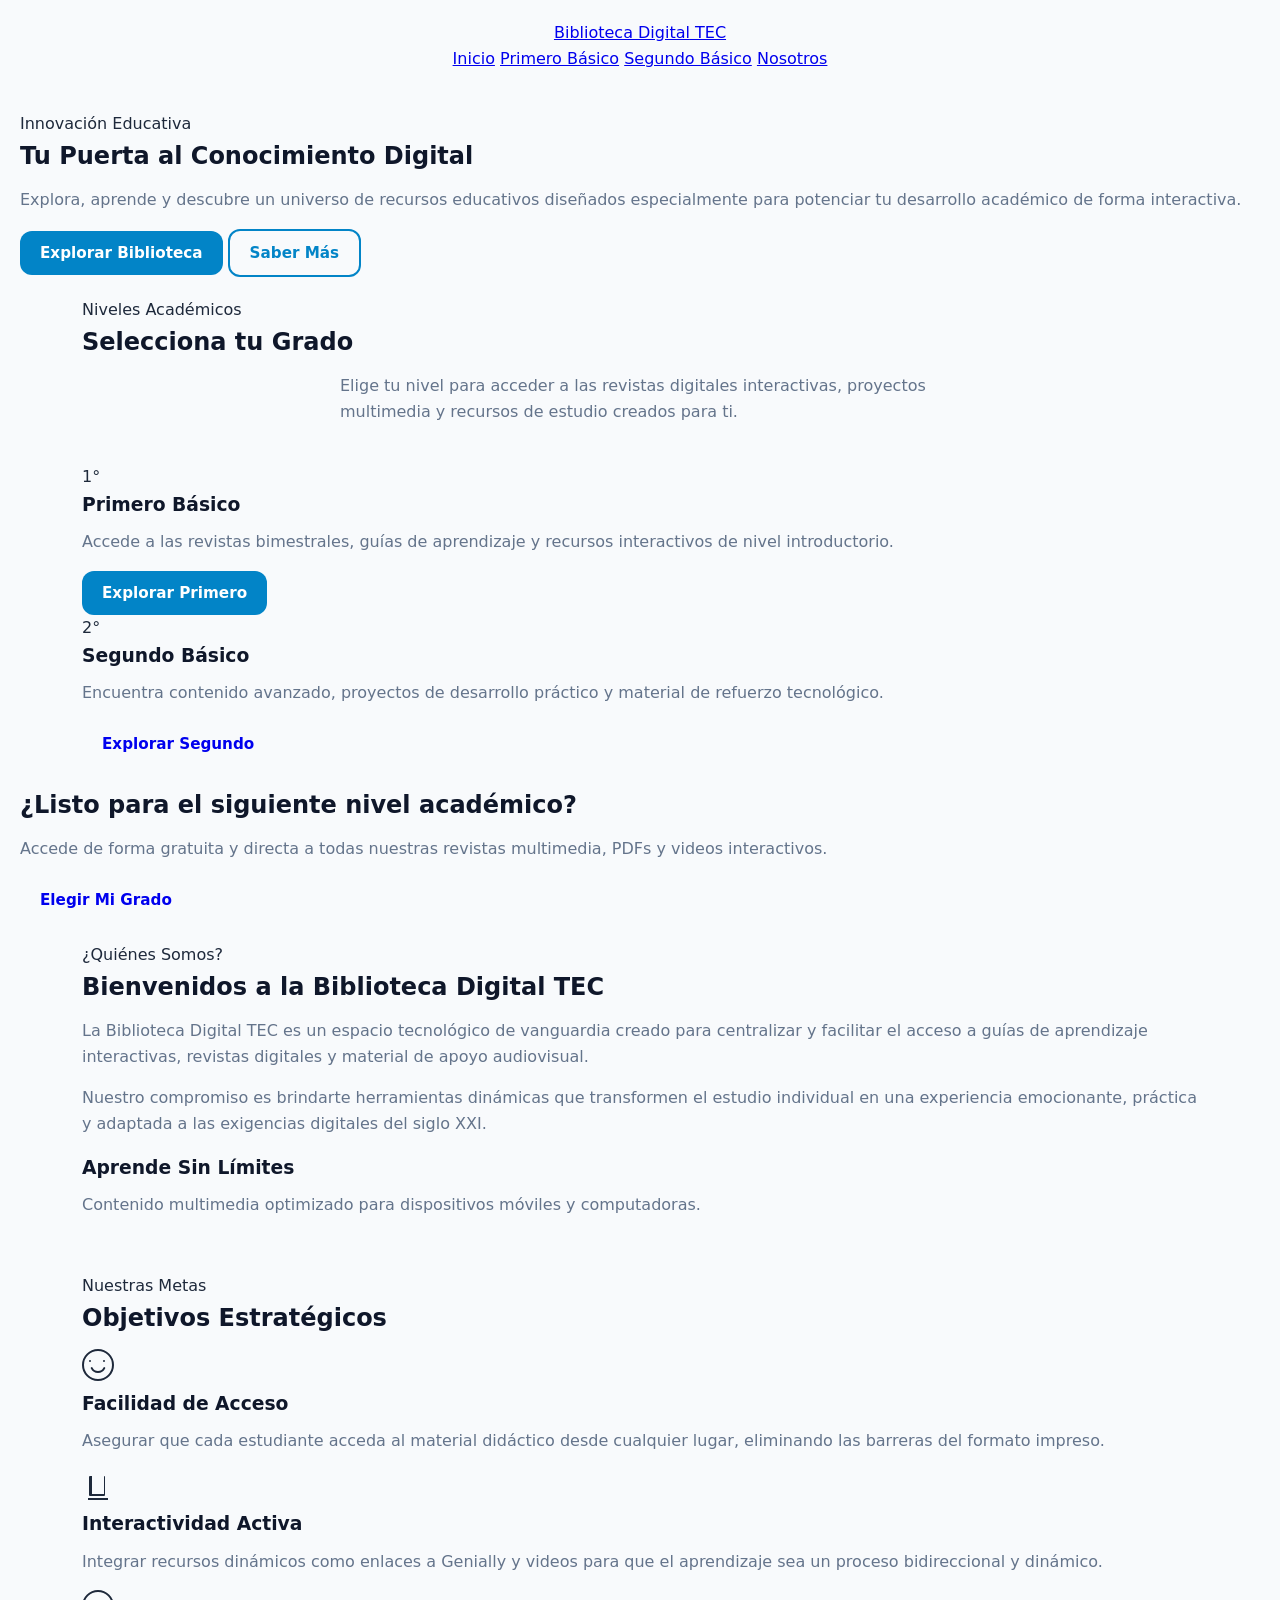
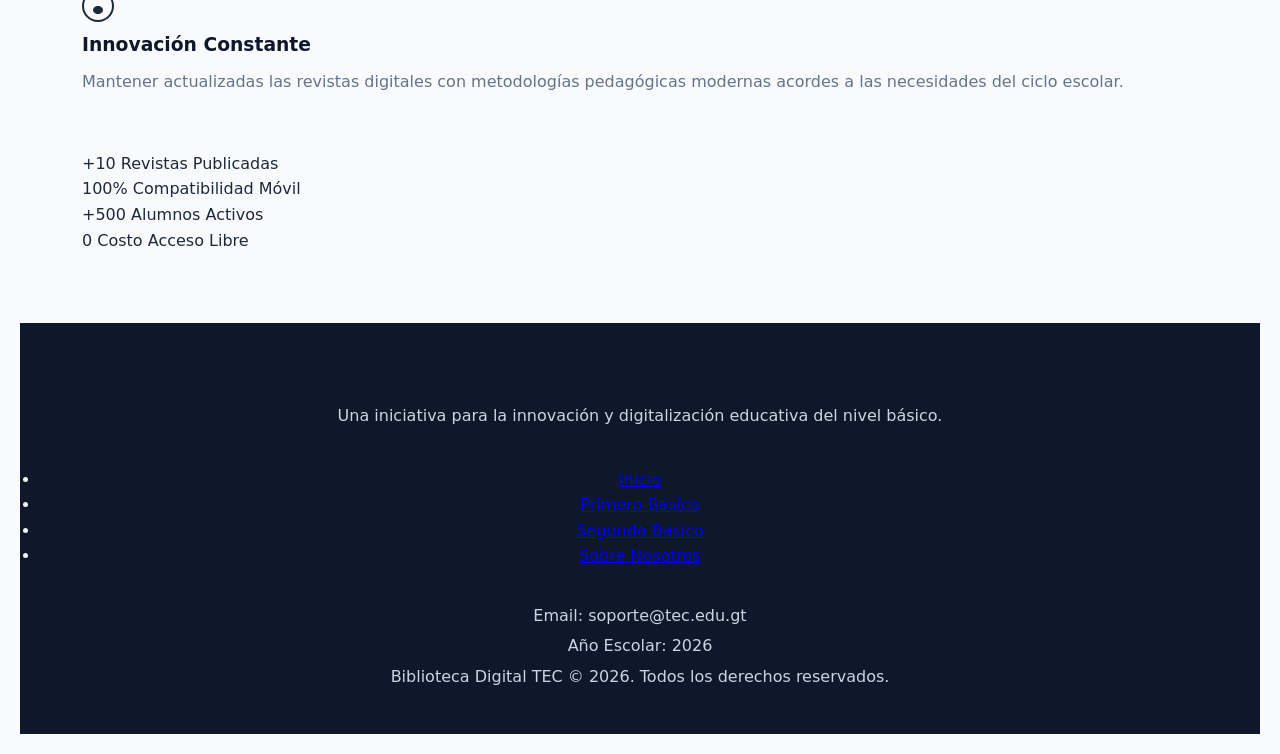
==== index.html @ 65adf20e "Create index.html" ====
<!DOCTYPE html>
<html lang="es">
<head>
    <meta charset="UTF-8">
    <meta name="viewport" content="width=device-width, initial-scale=1.0">
    <title>Inicio - Biblioteca Digital TEC</title>
    <link href="https://fonts.googleapis.com/icon?family=Material+Icons" rel="stylesheet">
    <link rel="stylesheet" href="style.css">
</head>
<body>

    <header class="main-header">
        <div class="header-container">
            <a href="index.html" class="logo">
                <span class="logo-accent">Biblioteca Digital</span> TEC
            </a>
            <nav class="nav-menu">
                <a href="index.html" class="nav-link active">Inicio</a>
                <a href="primero.html" class="nav-link">Primero Básico</a>
                <a href="segundo.html" class="nav-link">Segundo Básico</a>
                <a href="#" class="nav-link">Nosotros</a>
            </nav>
        </div>
    </header>

    <main>
        
        <section class="hero">
            <div class="hero-content">
                <span class="hero-tag">Innovación Educativa</span>
                <h1>Tu Puerta al Conocimiento Digital</h1>
                <p>Explora, aprende y descubre un universo de recursos educativos diseñados especialmente para potenciar tu desarrollo académico de forma interactiva.</p>
                <div class="hero-actions">
                    <a href="#grados" class="btn btn-primary btn-lg">Explorar Biblioteca</a>
                    <a href="#presentacion" class="btn btn-outline btn-lg">Saber Más</a>
                </div>
            </div>
        </section>

        <section id="grados" class="grades-section container">
            <div class="text-center">
                <span class="section-subtitle">Niveles Académicos</span>
                <h2 class="section-title">Selecciona tu Grado</h2>
                <p style="max-width: 600px; margin: 0 auto 40px;">Elige tu nivel para acceder a las revistas digitales interactivas, proyectos multimedia y recursos de estudio creados para ti.</p>
            </div>
            
            <div class="grid-2-cols">
                <div class="grade-card border-primero">
                    <div class="grade-icon bg-primero">1°</div>
                    <h3>Primero Básico</h3>
                    <p>Accede a las revistas bimestrales, guías de aprendizaje y recursos interactivos de nivel introductorio.</p>
                    <a href="primero.html" class="btn btn-primary btn-full">Explorar Primero</a>
                </div>

                <div class="grade-card border-segundo">
                    <div class="grade-icon bg-segundo">2°</div>
                    <h3>Segundo Básico</h3>
                    <p>Encuentra contenido avanzado, proyectos de desarrollo práctico y material de refuerzo tecnológico.</p>
                    <a href="segundo.html" class="btn btn-secondary btn-full">Explorar Segundo</a>
                </div>
            </div>
        </section>

        <section class="info-banner">
            <div class="banner-container">
                <div class="banner-text">
                    <h2>¿Listo para el siguiente nivel académico?</h2>
                    <p>Accede de forma gratuita y directa a todas nuestras revistas multimedia, PDFs y videos interactivos.</p>
                </div>
                <div class="banner-action">
                    <a href="#grados" class="btn btn-white">Elegir Mi Grado</a>
                </div>
            </div>
        </section>

        <section id="presentacion" class="presentation container">
            <div class="grid-2-cols">
                <div class="presentation-text">
                    <span class="section-subtitle">¿Quiénes Somos?</span>
                    <h2 class="section-title">Bienvenidos a la Biblioteca Digital TEC</h2>
                    <p>La Biblioteca Digital TEC es un espacio tecnológico de vanguardia creado para centralizar y facilitar el acceso a guías de aprendizaje interactivas, revistas digitales y material de apoyo audiovisual.</p>
                    <p>Nuestro compromiso es brindarte herramientas dinámicas que transformen el estudio individual en una experiencia emocionante, práctica y adaptada a las exigencias digitales del siglo XXI.</p>
                </div>
                <div class="presentation-visual">
                    <div class="abstract-card">
                        <div class="circle-decor"></div>
                        <div class="abstract-content">
                            <h3>Aprende Sin Límites</h3>
                            <p>Contenido multimedia optimizado para dispositivos móviles y computadoras.</p>
                        </div>
                    </div>
                </div>
            </div>
        </section>

        <section class="objectives-section">
            <div class="container">
                <div class="text-center">
                    <span class="section-subtitle">Nuestras Metas</span>
                    <h2 class="section-title">Objetivos Estratégicos</h2>
                </div>
                <div class="grid-3-cols">
                    <div class="objective-card">
                        <div class="obj-icon">
                            <svg xmlns="http://www.w3.org/2000/svg" width="32" height="32" fill="currentColor" viewBox="0 0 16 16"><path d="M8 15A7 7 0 1 1 8 1a7 7 0 0 1 0 14zm0 1A8 8 0 1 0 8 0a8 8 0 0 0 0 16z"/><path d="M11.5 6.027a.5.5 0 1 1-1 0 .5.5 0 0 1 1 0zm-7 0a.5.5 0 1 1-1 0 .5.5 0 0 1 1 0zM8 11a3 3 0 0 0 2.685-1.666.5.5 0 1 1 .894.448A4 4 0 0 1 8 12a4 4 0 0 1-3.579-2.218.5.5 0 1 1 .894-.448A3 3 0 0 0 8 11z"/></svg>
                        </div>
                        <h3>Facilidad de Acceso</h3>
                        <p>Asegurar que cada estudiante acceda al material didáctico desde cualquier lugar, eliminando las barreras del formato impreso.</p>
                    </div>
                    <div class="objective-card">
                        <div class="obj-icon">
                            <svg xmlns="http://www.w3.org/2000/svg" width="32" height="32" fill="currentColor" viewBox="0 0 16 16"><path d="M11.5 12.5a.5.5 0 0 1-.5.5h-7a.5.5 0 0 1-.5-.5v-9a.5.5 0 0 1 .5-.5h7a.5.5 0 0 1 .5.5v9zM11 3H5v9h6V3z"/><path d="M3 15h10v-1H3v1z"/></svg>
                        </div>
                        <h3>Interactividad Activa</h3>
                        <p>Integrar recursos dinámicos como enlaces a Genially y videos para que el aprendizaje sea un proceso bidireccional y dinámico.</p>
                    </div>
                    <div class="objective-card">
                        <div class="obj-icon">
                            <svg xmlns="http://www.w3.org/2000/svg" width="32" height="32" fill="currentColor" viewBox="0 0 16 16"><path d="M8 12c-1.38 0-2.5-.895-2.5-2s1.12-2 2.5-2 2.5.895 2.5 2-1.12 2-2.5 2z"/><path d="M8 15A7 7 0 1 1 8 1a7 7 0 0 1 0 14zm0 1A8 8 0 1 0 8 0a8 8 0 0 0 0 16z"/></svg>
                        </div>
                        <h3>Innovación Constante</h3>
                        <p>Mantener actualizadas las revistas digitales con metodologías pedagógicas modernas acordes a las necesidades del ciclo escolar.</p>
                    </div>
                </div>
            </div>
        </section>

        <section class="stats-section">
            <div class="container">
                <div class="grid-4-cols">
                    <div class="stat-item">
                        <span class="stat-number">+10</span>
                        <span class="stat-label">Revistas Publicadas</span>
                    </div>
                    <div class="stat-item">
                        <span class="stat-number">100%</span>
                        <span class="stat-label">Compatibilidad Móvil</span>
                    </div>
                    <div class="stat-item">
                        <span class="stat-number">+500</span>
                        <span class="stat-label">Alumnos Activos</span>
                    </div>
                    <div class="stat-item">
                        <span class="stat-number">0 Costo</span>
                        <span class="stat-label">Acceso Libre</span>
                    </div>
                </div>
            </div>
        </section>

    </main>

    <footer class="main-footer">
        <div class="footer-container">
            <div class="footer-brand">
                <h3>Biblioteca Digital TEC</h3>
                <p>Una iniciativa para la innovación y digitalización educativa del nivel básico.</p>
            </div>
            <div class="footer-links">
                <h4>Enlaces Rápidos</h4>
                <ul>
                    <li><a href="index.html">Inicio</a></li>
                    <li><a href="primero.html">Primero Básico</a></li>
                    <li><a href="segundo.html">Segundo Básico</a></li>
                    <li><a href="#">Sobre Nosotros</a></li>
                </ul>
            </div>
            <div class="footer-contact">
                <h4>Contacto Institucional</h4>
                <p>Email: soporte@tec.edu.gt</p>
                <p>Año Escolar: 2026</p>
            </div>
        </div>
        <div class="footer-bottom">
            <p>Biblioteca Digital TEC © 2026. Todos los derechos reservados.</p>
        </div>
    </footer>

</body>
</html>
---- style.css ----
/* ==========================================
   BIBLIOTECA DIGITAL TEC - ESTILO GENERAL UNIFICADO
   Diseño base por: Dayana (Estudiante 2)
   Integración: Grid y Tarjetas de Revistas
   ========================================== */

/* 1. VARIABLES GLOBALES (Paleta institucional, fuentes y espaciados) */
:root {
    /* Colores Principales */
    --color-primario: #0f172a;       /* Azul marino oscuro (Sofisticado/Tecnológico) */
    --color-secundario: #0284c7;     /* Azul institucional / Cyan */
    --color-acento: #0ea5e9;         /* Celeste brillante para hovers y enlaces */
    
    /* Colores de Fondo y Texto */
    --bg-principal: #f8fafc;         /* Gris casi blanco para el fondo general */
    --bg-tarjetas: #ffffff;          /* Blanco puro para las secciones y cards */
    --texto-oscuro: #1e293b;         /* Gris oscuro para máxima legibilidad */
    --texto-mutado: #64748b;         /* Gris medio para descripciones secundarias */
    
    /* Colores de Estado (Para botones de acción) */
    --color-genially: #ff4a6b;       /* Color corporativo Genially */
    --color-pdf: #ef4444;            /* Rojo PDF */
    --color-video: #22c55e;          /* Verde para reproducción/video */

    /* Tipografía, Efectos y Espaciados */
    --fuente-principal: 'Poppins', 'Inter', system-ui, sans-serif;
    --border-radius: 12px;           /* Bordes redondeados modernos */
    --shadow-sm: 0 2px 4px rgba(0,0,0,0.05);
    --shadow-md: 0 4px 6px -1px rgba(0,0,0,0.1);
    --shadow-lg: 0 10px 25px -5px rgba(0,0,0,0.1), 0 8px 10px -6px rgba(0,0,0,0.1);
    --transition: all 0.3s ease;     /* Animación para efectos hover */
}

/* 2. RESETS GENERALES Y ESTRUCTURA BASE */
* {
    margin: 0;
    padding: 0;
    box-sizing: border-box;
}

body {
    font-family: var(--fuente-principal);
    background-color: var(--bg-principal);
    color: var(--texto-oscuro);
    line-height: 1.6;
    padding: 20px;
}

/* Contenedor global para centrar el contenido */
.container {
    width: 90%;
    max-width: 1200px;
    margin: 0 auto;
    padding: 20px 0;
}

/* Header de la página */
header {
    text-align: center;
    margin-bottom: 40px;
}

header h1 {
    color: var(--color-primario);
    font-size: 2.5rem;
    margin-bottom: 10px;
}

header p {
    color: var(--texto-mutado);
    font-size: 1.1rem;
}

/* 3. TIPOGRAFÍA REUTILIZABLE */
h1, h2, h3, h4 {
    color: var(--color-primario);
    font-weight: 700;
    margin-bottom: 0.5em;
}

p {
    color: var(--texto-mutado);
    margin-bottom: 1rem;
}

/* 4. COMPONENTES: BOTONES GENERALES e INTERACTIVOS */
/* Botón Base */
.btn {
    display: inline-flex;
    align-items: center;
    justify-content: center;
    gap: 8px; /* Espacio para iconos de Google Icons o FontAwesome */
    padding: 10px 20px;
    font-family: var(--fuente-principal);
    font-size: 0.95rem;
    font-weight: 600;
    border: none;
    border-radius: var(--border-radius);
    cursor: pointer;
    text-decoration: none;
    text-align: center;
    transition: var(--transition);
}

/* Variaciones de Botones */
.btn-primary, .btn-preview {
    background-color: var(--color-secundario);
    color: white;
}
.btn-primary:hover, .btn-preview:hover {
    background-color: var(--color-primario);
}

.btn-outline {
    background-color: transparent;
    border: 2px solid var(--color-secundario);
    color: var(--color-secundario);
}
.btn-outline:hover {
    background-color: var(--color-secundario);
    color: white;
}

/* Botones específicos del flujo de revistas */
.btn-genially {
    background-color: var(--color-genially);
    color: white;
}
.btn-genially:hover {
    background-color: #e03f5c;
}

.btn-pdf {
    background-color: var(--color-pdf);
    color: white;
}
.btn-pdf:hover {
    background-color: #dc2626;
}

.btn-video {
    background-color: var(--color-video);
    color: white;
}
.btn-video:hover {
    background-color: #16a34a;
}

/* Ajuste global de dimensiones para iconos dentro de los botones */
.btn .material-icons {
    font-size: 18px;
}

/* 5. GRID RESPONSIVO Y DISEÑO DE TARJETAS (REVISTAS) */
.magazine-grid {
    display: grid;
    grid-template-columns: repeat(auto-fill, minmax(320px, 1fr));
    gap: 30px;
    max-width: 1200px;
    margin: 0 auto;
}

/* Estilo de la Card */
.card {
    background: var(--bg-tarjetas);
    border-radius: var(--border-radius);
    overflow: hidden;
    box-shadow: var(--shadow-md);
    display: flex;
    flex-direction: column;
    transition: var(--transition);
}

.card:hover {
    transform: translateY(-5px);
    box-shadow: var(--shadow-lg);
}

/* Contenedor de Imagen y QR */
.card-header {
    position: relative;
    height: 220px;
    background: #e2e8f0;
    overflow: hidden;
}

.card-img {
    width: 100%;
    height: 100%;
    object-fit: cover;
}

/* QR superpuesto discretamente */
.qr-code {
    position: absolute;
    top: 15px;
    right: 15px;
    width: 60px;
    height: 60px;
    background: white;
    padding: 5px;
    border-radius: 8px;
    box-shadow: var(--shadow-sm);
    transition: var(--transition);
    cursor: pointer;
}

.qr-code:hover {
    transform: scale(1.8);
    transform-origin: top right;
    z-index: 10;
}

/* Cuerpo interno de la Card */
.card-body {
    padding: 20px;
    display: flex;
    flex-direction: column;
    flex-grow: 1;
}

.card-title {
    font-size: 1.4rem;
    margin-bottom: 10px;
    color: var(--color-primario);
}

.card-description {
    font-size: 0.95rem;
    color: var(--texto-mutado);
    line-height: 1.5;
    margin-bottom: 20px;
    flex-grow: 1; /* Distribuye el espacio de manera simétrica */
}

/* Grupo de botones de acción de las tarjetas */
.btn-group {
    display: grid;
    grid-template-columns: 1fr 1fr;
    gap: 10px;
}

.btn-full {
    grid-column: span 2;
}

/* 6. DISEÑO DE ELEMENTOS ADICIONALES COMUNES */

/* Buscador y Filtros */
.search-filter-section {
    background-color: var(--bg-tarjetas);
    padding: 20px;
    border-radius: var(--border-radius);
    box-shadow: var(--shadow-sm);
    margin-bottom: 30px;
}

.search-box {
    width: 100%;
    padding: 12px 20px;
    font-size: 1rem;
    border: 2px solid #e2e8f0;
    border-radius: var(--border-radius);
    outline: none;
    transition: var(--transition);
}

.search-box:focus {
    border-color: var(--color-secundario);
}

/* Footer Institucional */
footer {
    background-color: var(--color-primario);
    color: #f1f5f9;
    text-align: center;
    padding: 40px 20px;
    margin-top: 50px;
}

footer p {
    color: #cbd5e1;
    margin-bottom: 5px;
}
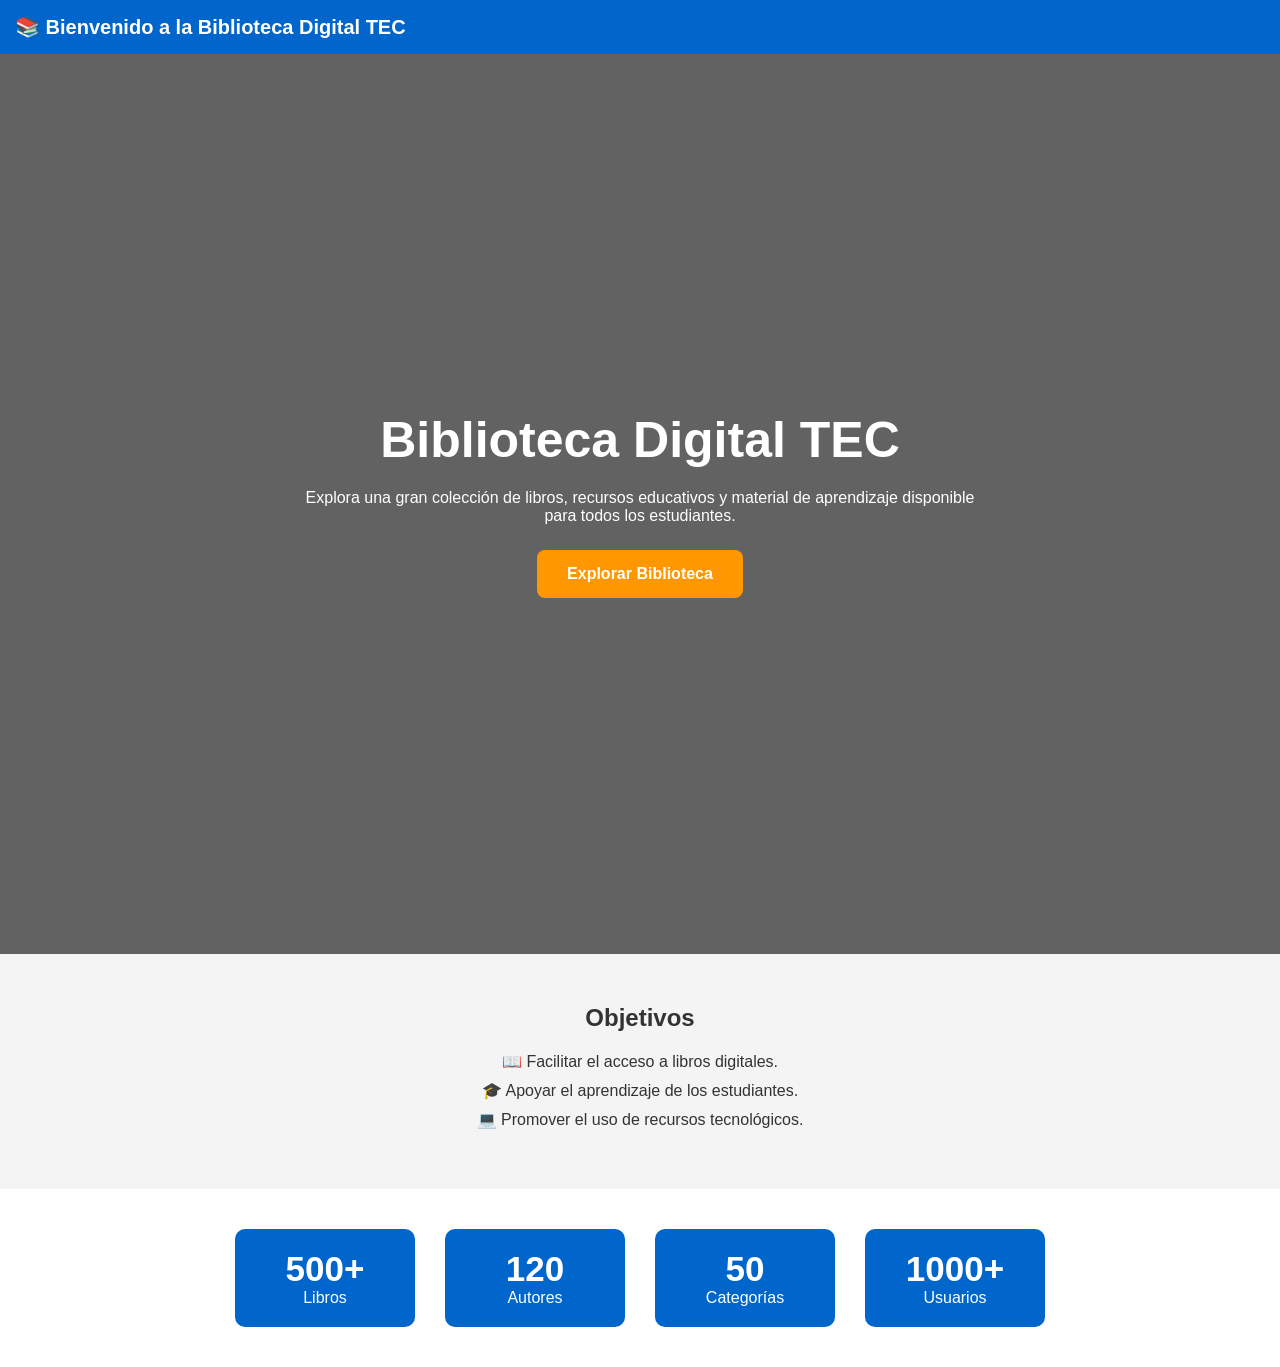
==== commit 5ed2591d: "Create index.html" ====
--- a/index.html
+++ b/index.html
@@ -3,178 +3,155 @@
 <head>
     <meta charset="UTF-8">
     <meta name="viewport" content="width=device-width, initial-scale=1.0">
-    <title>Inicio - Biblioteca Digital TEC</title>
-    <link href="https://fonts.googleapis.com/icon?family=Material+Icons" rel="stylesheet">
-    <link rel="stylesheet" href="style.css">
+    <title>Biblioteca Digital TEC</title>
+    <style>
+        *{
+            margin:0;
+            padding:0;
+            box-sizing:border-box;
+            font-family:Arial, Helvetica, sans-serif;
+        }
+
+        body{
+            background:#f4f4f4;
+            color:#333;
+        }
+
+        .hero{
+            background:linear-gradient(rgba(0,0,0,.6),rgba(0,0,0,.6)),
+            url("https://images.unsplash.com/photo-1521587760476-6c12a4b040da");
+            background-size:cover;
+            background-position:center;
+            height:100vh;
+            display:flex;
+            justify-content:center;
+            align-items:center;
+            text-align:center;
+            color:white;
+            padding:20px;
+        }
+
+        .contenido{
+            max-width:700px;
+        }
+
+        h1{
+            font-size:50px;
+            margin-bottom:20px;
+        }
+
+        .banner{
+            background:#0066cc;
+            color:white;
+            padding:15px;
+            font-size:20px;
+            font-weight:bold;
+        }
+
+        .objetivos{
+            padding:50px;
+            text-align:center;
+        }
+
+        .objetivos ul{
+            list-style:none;
+            margin-top:20px;
+        }
+
+        .objetivos li{
+            margin:10px;
+        }
+
+        .btn{
+            display:inline-block;
+            margin-top:25px;
+            padding:15px 30px;
+            background:#ff9800;
+            color:white;
+            text-decoration:none;
+            border-radius:8px;
+            font-weight:bold;
+        }
+
+        .btn:hover{
+            background:#e68900;
+        }
+
+        .estadisticas{
+            display:flex;
+            justify-content:center;
+            gap:30px;
+            padding:40px;
+            background:white;
+            flex-wrap:wrap;
+        }
+
+        .card{
+            background:#0066cc;
+            color:white;
+            padding:20px;
+            border-radius:10px;
+            width:180px;
+            text-align:center;
+        }
+
+        .card h2{
+            font-size:35px;
+        }
+    </style>
 </head>
 <body>
 
-    <header class="main-header">
-        <div class="header-container">
-            <a href="index.html" class="logo">
-                <span class="logo-accent">Biblioteca Digital</span> TEC
-            </a>
-            <nav class="nav-menu">
-                <a href="index.html" class="nav-link active">Inicio</a>
-                <a href="primero.html" class="nav-link">Primero Básico</a>
-                <a href="segundo.html" class="nav-link">Segundo Básico</a>
-                <a href="#" class="nav-link">Nosotros</a>
-            </nav>
-        </div>
-    </header>
+<div class="banner">
+    📚 Bienvenido a la Biblioteca Digital TEC
+</div>
 
-    <main>
-        
-        <section class="hero">
-            <div class="hero-content">
-                <span class="hero-tag">Innovación Educativa</span>
-                <h1>Tu Puerta al Conocimiento Digital</h1>
-                <p>Explora, aprende y descubre un universo de recursos educativos diseñados especialmente para potenciar tu desarrollo académico de forma interactiva.</p>
-                <div class="hero-actions">
-                    <a href="#grados" class="btn btn-primary btn-lg">Explorar Biblioteca</a>
-                    <a href="#presentacion" class="btn btn-outline btn-lg">Saber Más</a>
-                </div>
-            </div>
-        </section>
+<section class="hero">
+    <div class="contenido">
+        <h1>Biblioteca Digital TEC</h1>
 
-        <section id="grados" class="grades-section container">
-            <div class="text-center">
-                <span class="section-subtitle">Niveles Académicos</span>
-                <h2 class="section-title">Selecciona tu Grado</h2>
-                <p style="max-width: 600px; margin: 0 auto 40px;">Elige tu nivel para acceder a las revistas digitales interactivas, proyectos multimedia y recursos de estudio creados para ti.</p>
-            </div>
-            
-            <div class="grid-2-cols">
-                <div class="grade-card border-primero">
-                    <div class="grade-icon bg-primero">1°</div>
-                    <h3>Primero Básico</h3>
-                    <p>Accede a las revistas bimestrales, guías de aprendizaje y recursos interactivos de nivel introductorio.</p>
-                    <a href="primero.html" class="btn btn-primary btn-full">Explorar Primero</a>
-                </div>
+        <p>
+            Explora una gran colección de libros, recursos educativos y
+            material de aprendizaje disponible para todos los estudiantes.
+        </p>
 
-                <div class="grade-card border-segundo">
-                    <div class="grade-icon bg-segundo">2°</div>
-                    <h3>Segundo Básico</h3>
-                    <p>Encuentra contenido avanzado, proyectos de desarrollo práctico y material de refuerzo tecnológico.</p>
-                    <a href="segundo.html" class="btn btn-secondary btn-full">Explorar Segundo</a>
-                </div>
-            </div>
-        </section>
+        <a href="#" class="btn">Explorar Biblioteca</a>
+    </div>
+</section>
 
-        <section class="info-banner">
-            <div class="banner-container">
-                <div class="banner-text">
-                    <h2>¿Listo para el siguiente nivel académico?</h2>
-                    <p>Accede de forma gratuita y directa a todas nuestras revistas multimedia, PDFs y videos interactivos.</p>
-                </div>
-                <div class="banner-action">
-                    <a href="#grados" class="btn btn-white">Elegir Mi Grado</a>
-                </div>
-            </div>
-        </section>
+<section class="objetivos">
+    <h2>Objetivos</h2>
 
-        <section id="presentacion" class="presentation container">
-            <div class="grid-2-cols">
-                <div class="presentation-text">
-                    <span class="section-subtitle">¿Quiénes Somos?</span>
-                    <h2 class="section-title">Bienvenidos a la Biblioteca Digital TEC</h2>
-                    <p>La Biblioteca Digital TEC es un espacio tecnológico de vanguardia creado para centralizar y facilitar el acceso a guías de aprendizaje interactivas, revistas digitales y material de apoyo audiovisual.</p>
-                    <p>Nuestro compromiso es brindarte herramientas dinámicas que transformen el estudio individual en una experiencia emocionante, práctica y adaptada a las exigencias digitales del siglo XXI.</p>
-                </div>
-                <div class="presentation-visual">
-                    <div class="abstract-card">
-                        <div class="circle-decor"></div>
-                        <div class="abstract-content">
-                            <h3>Aprende Sin Límites</h3>
-                            <p>Contenido multimedia optimizado para dispositivos móviles y computadoras.</p>
-                        </div>
-                    </div>
-                </div>
-            </div>
-        </section>
+    <ul>
+        <li>📖 Facilitar el acceso a libros digitales.</li>
+        <li>🎓 Apoyar el aprendizaje de los estudiantes.</li>
+        <li>💻 Promover el uso de recursos tecnológicos.</li>
+    </ul>
+</section>
 
-        <section class="objectives-section">
-            <div class="container">
-                <div class="text-center">
-                    <span class="section-subtitle">Nuestras Metas</span>
-                    <h2 class="section-title">Objetivos Estratégicos</h2>
-                </div>
-                <div class="grid-3-cols">
-                    <div class="objective-card">
-                        <div class="obj-icon">
-                            <svg xmlns="http://www.w3.org/2000/svg" width="32" height="32" fill="currentColor" viewBox="0 0 16 16"><path d="M8 15A7 7 0 1 1 8 1a7 7 0 0 1 0 14zm0 1A8 8 0 1 0 8 0a8 8 0 0 0 0 16z"/><path d="M11.5 6.027a.5.5 0 1 1-1 0 .5.5 0 0 1 1 0zm-7 0a.5.5 0 1 1-1 0 .5.5 0 0 1 1 0zM8 11a3 3 0 0 0 2.685-1.666.5.5 0 1 1 .894.448A4 4 0 0 1 8 12a4 4 0 0 1-3.579-2.218.5.5 0 1 1 .894-.448A3 3 0 0 0 8 11z"/></svg>
-                        </div>
-                        <h3>Facilidad de Acceso</h3>
-                        <p>Asegurar que cada estudiante acceda al material didáctico desde cualquier lugar, eliminando las barreras del formato impreso.</p>
-                    </div>
-                    <div class="objective-card">
-                        <div class="obj-icon">
-                            <svg xmlns="http://www.w3.org/2000/svg" width="32" height="32" fill="currentColor" viewBox="0 0 16 16"><path d="M11.5 12.5a.5.5 0 0 1-.5.5h-7a.5.5 0 0 1-.5-.5v-9a.5.5 0 0 1 .5-.5h7a.5.5 0 0 1 .5.5v9zM11 3H5v9h6V3z"/><path d="M3 15h10v-1H3v1z"/></svg>
-                        </div>
-                        <h3>Interactividad Activa</h3>
-                        <p>Integrar recursos dinámicos como enlaces a Genially y videos para que el aprendizaje sea un proceso bidireccional y dinámico.</p>
-                    </div>
-                    <div class="objective-card">
-                        <div class="obj-icon">
-                            <svg xmlns="http://www.w3.org/2000/svg" width="32" height="32" fill="currentColor" viewBox="0 0 16 16"><path d="M8 12c-1.38 0-2.5-.895-2.5-2s1.12-2 2.5-2 2.5.895 2.5 2-1.12 2-2.5 2z"/><path d="M8 15A7 7 0 1 1 8 1a7 7 0 0 1 0 14zm0 1A8 8 0 1 0 8 0a8 8 0 0 0 0 16z"/></svg>
-                        </div>
-                        <h3>Innovación Constante</h3>
-                        <p>Mantener actualizadas las revistas digitales con metodologías pedagógicas modernas acordes a las necesidades del ciclo escolar.</p>
-                    </div>
-                </div>
-            </div>
-        </section>
+<section class="estadisticas">
 
-        <section class="stats-section">
-            <div class="container">
-                <div class="grid-4-cols">
-                    <div class="stat-item">
-                        <span class="stat-number">+10</span>
-                        <span class="stat-label">Revistas Publicadas</span>
-                    </div>
-                    <div class="stat-item">
-                        <span class="stat-number">100%</span>
-                        <span class="stat-label">Compatibilidad Móvil</span>
-                    </div>
-                    <div class="stat-item">
-                        <span class="stat-number">+500</span>
-                        <span class="stat-label">Alumnos Activos</span>
-                    </div>
-                    <div class="stat-item">
-                        <span class="stat-number">0 Costo</span>
-                        <span class="stat-label">Acceso Libre</span>
-                    </div>
-                </div>
-            </div>
-        </section>
+    <div class="card">
+        <h2>500+</h2>
+        <p>Libros</p>
+    </div>
 
-    </main>
+    <div class="card">
+        <h2>120</h2>
+        <p>Autores</p>
+    </div>
 
-    <footer class="main-footer">
-        <div class="footer-container">
-            <div class="footer-brand">
-                <h3>Biblioteca Digital TEC</h3>
-                <p>Una iniciativa para la innovación y digitalización educativa del nivel básico.</p>
-            </div>
-            <div class="footer-links">
-                <h4>Enlaces Rápidos</h4>
-                <ul>
-                    <li><a href="index.html">Inicio</a></li>
-                    <li><a href="primero.html">Primero Básico</a></li>
-                    <li><a href="segundo.html">Segundo Básico</a></li>
-                    <li><a href="#">Sobre Nosotros</a></li>
-                </ul>
-            </div>
-            <div class="footer-contact">
-                <h4>Contacto Institucional</h4>
-                <p>Email: soporte@tec.edu.gt</p>
-                <p>Año Escolar: 2026</p>
-            </div>
-        </div>
-        <div class="footer-bottom">
-            <p>Biblioteca Digital TEC © 2026. Todos los derechos reservados.</p>
-        </div>
-    </footer>
+    <div class="card">
+        <h2>50</h2>
+        <p>Categorías</p>
+    </div>
+
+    <div class="card">
+        <h2>1000+</h2>
+        <p>Usuarios</p>
+    </div>
+
+</section>
 
 </body>
 </html>
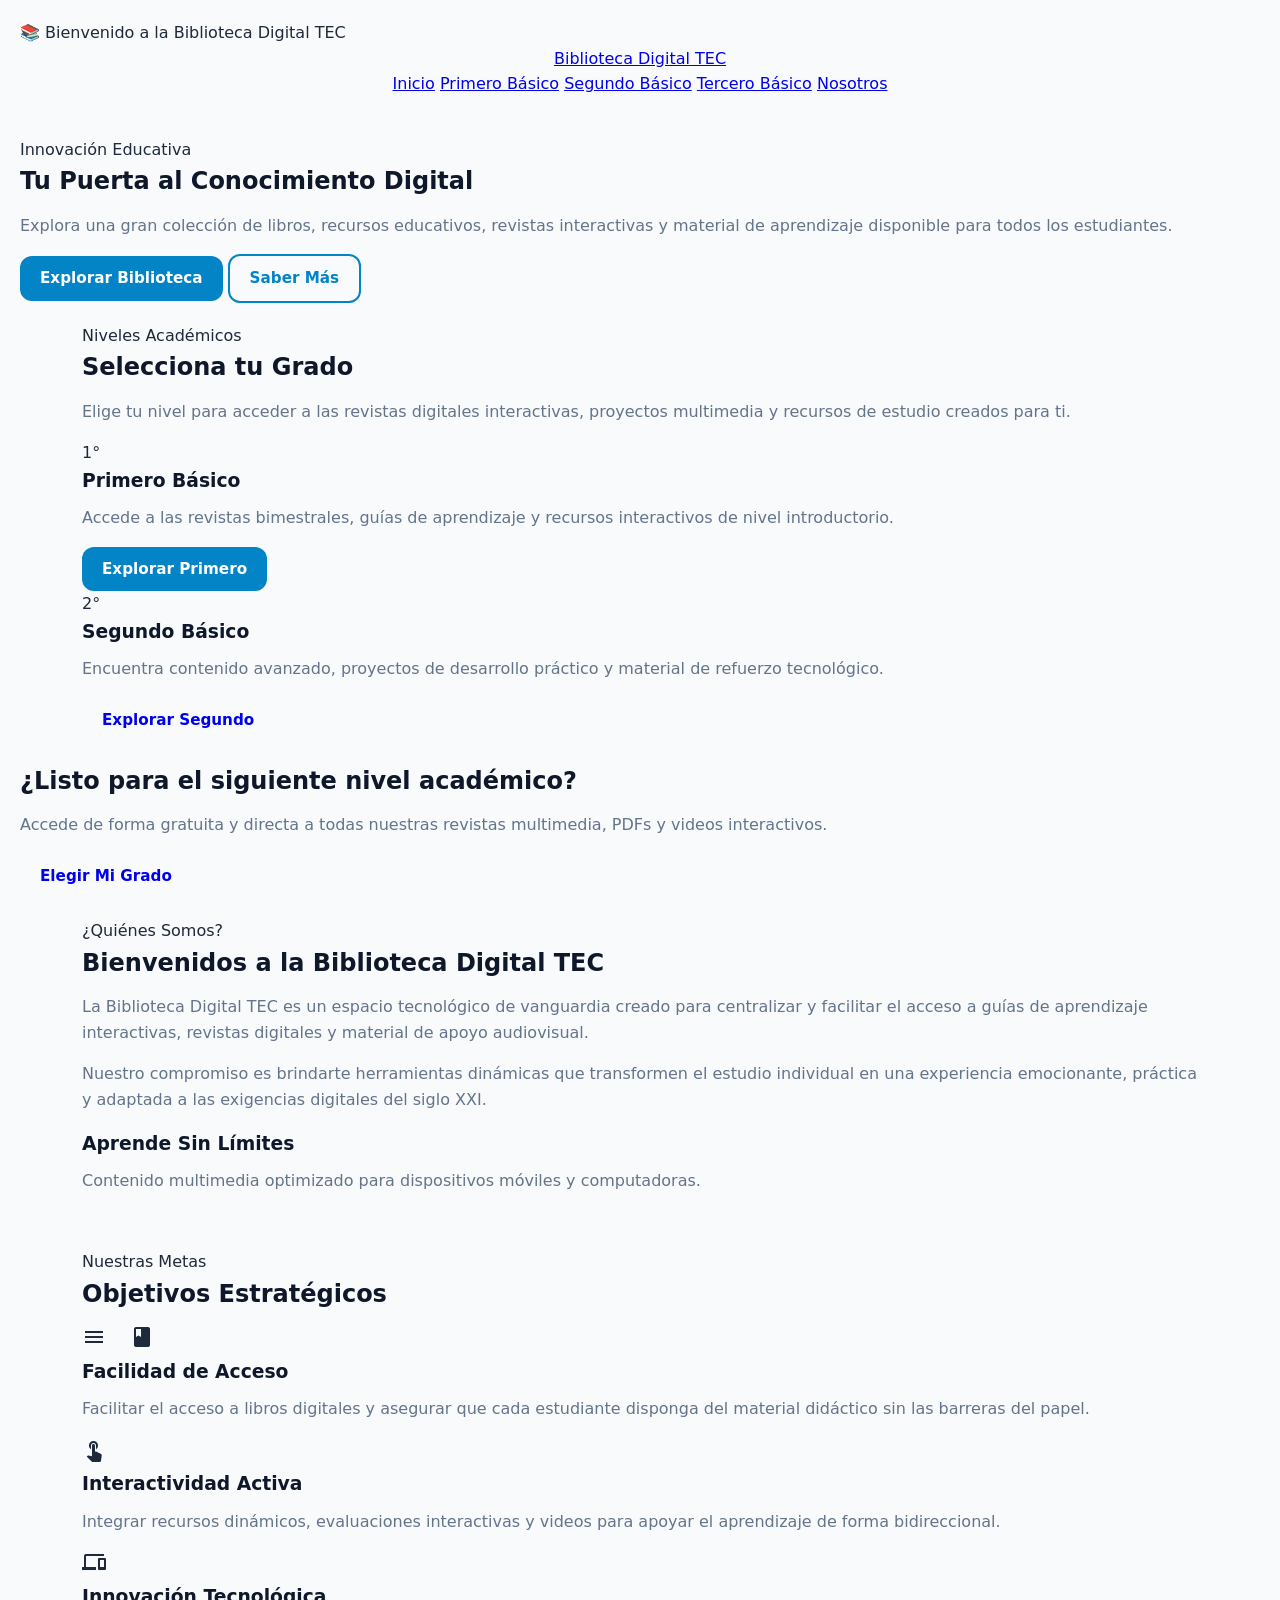
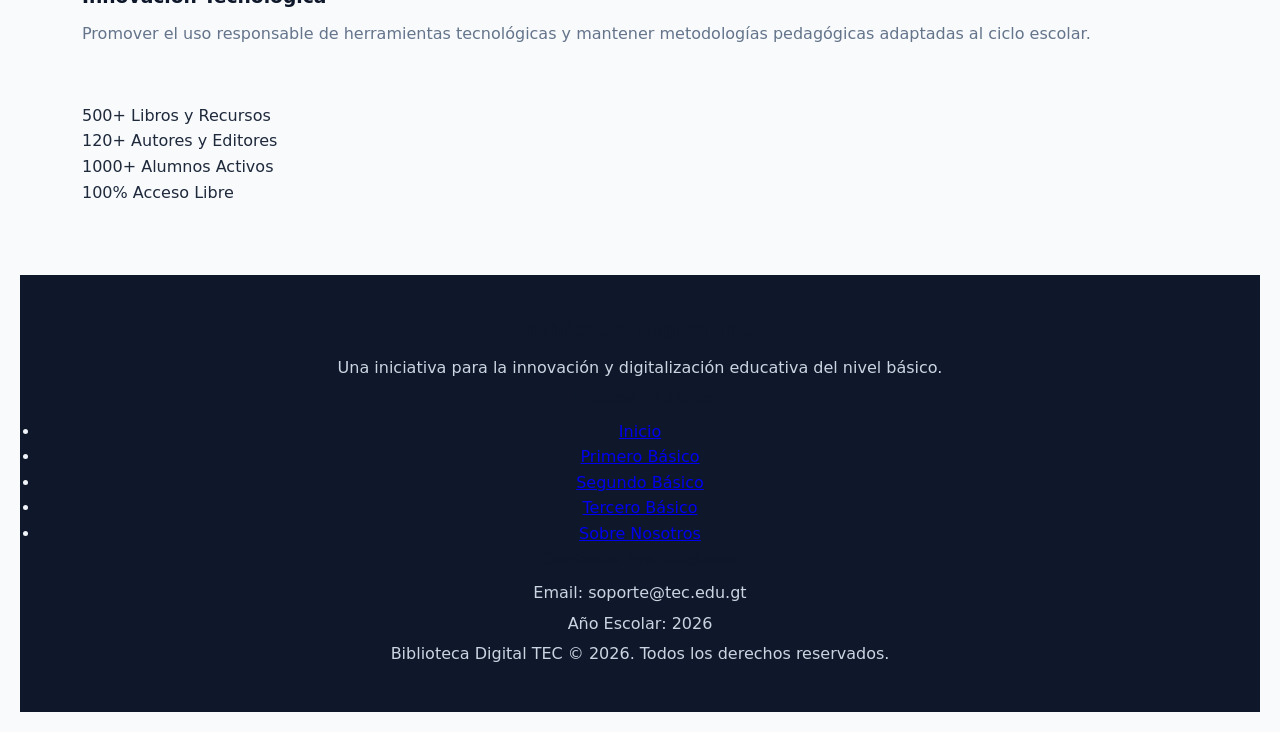
==== commit 536765e0: "Update index.html" ====
--- a/index.html
+++ b/index.html
@@ -3,155 +3,191 @@
 <head>
     <meta charset="UTF-8">
     <meta name="viewport" content="width=device-width, initial-scale=1.0">
-    <title>Biblioteca Digital TEC</title>
-    <style>
-        *{
-            margin:0;
-            padding:0;
-            box-sizing:border-box;
-            font-family:Arial, Helvetica, sans-serif;
-        }
-
-        body{
-            background:#f4f4f4;
-            color:#333;
-        }
-
-        .hero{
-            background:linear-gradient(rgba(0,0,0,.6),rgba(0,0,0,.6)),
-            url("https://images.unsplash.com/photo-1521587760476-6c12a4b040da");
-            background-size:cover;
-            background-position:center;
-            height:100vh;
-            display:flex;
-            justify-content:center;
-            align-items:center;
-            text-align:center;
-            color:white;
-            padding:20px;
-        }
-
-        .contenido{
-            max-width:700px;
-        }
-
-        h1{
-            font-size:50px;
-            margin-bottom:20px;
-        }
-
-        .banner{
-            background:#0066cc;
-            color:white;
-            padding:15px;
-            font-size:20px;
-            font-weight:bold;
-        }
-
-        .objetivos{
-            padding:50px;
-            text-align:center;
-        }
-
-        .objetivos ul{
-            list-style:none;
-            margin-top:20px;
-        }
-
-        .objetivos li{
-            margin:10px;
-        }
-
-        .btn{
-            display:inline-block;
-            margin-top:25px;
-            padding:15px 30px;
-            background:#ff9800;
-            color:white;
-            text-decoration:none;
-            border-radius:8px;
-            font-weight:bold;
-        }
-
-        .btn:hover{
-            background:#e68900;
-        }
-
-        .estadisticas{
-            display:flex;
-            justify-content:center;
-            gap:30px;
-            padding:40px;
-            background:white;
-            flex-wrap:wrap;
-        }
-
-        .card{
-            background:#0066cc;
-            color:white;
-            padding:20px;
-            border-radius:10px;
-            width:180px;
-            text-align:center;
-        }
-
-        .card h2{
-            font-size:35px;
-        }
-    </style>
+    <title>Biblioteca Digital TEC - Inicio</title>
+    <link href="https://fonts.googleapis.com/icon?family=Material+Icons" rel="stylesheet">
+    <link rel="stylesheet" href="style.css">
 </head>
 <body>
 
-<div class="banner">
-    📚 Bienvenido a la Biblioteca Digital TEC
-</div>
-
-<section class="hero">
-    <div class="contenido">
-        <h1>Biblioteca Digital TEC</h1>
-
-        <p>
-            Explora una gran colección de libros, recursos educativos y
-            material de aprendizaje disponible para todos los estudiantes.
-        </p>
-
-        <a href="#" class="btn">Explorar Biblioteca</a>
-    </div>
-</section>
-
-<section class="objetivos">
-    <h2>Objetivos</h2>
-
-    <ul>
-        <li>📖 Facilitar el acceso a libros digitales.</li>
-        <li>🎓 Apoyar el aprendizaje de los estudiantes.</li>
-        <li>💻 Promover el uso de recursos tecnológicos.</li>
-    </ul>
-</section>
-
-<section class="estadisticas">
-
-    <div class="card">
-        <h2>500+</h2>
-        <p>Libros</p>
+    <!-- BANNER SUPERIOR INFORMATIVO -->
+    <div class="top-banner">
+        <span>📚 Bienvenido a la Biblioteca Digital TEC</span>
     </div>
 
-    <div class="card">
-        <h2>120</h2>
-        <p>Autores</p>
-    </div>
+    <!-- MENÚ DE NAVEGACIÓN -->
+    <header class="main-header">
+        <div class="header-container">
+            <a href="index.html" class="logo">
+                <span class="logo-accent">Biblioteca Digital</span> TEC
+            </a>
+            <nav class="nav-menu">
+                <a href="index.html" class="nav-link active">Inicio</a>
+                <a href="primero.html" class="nav-link">Primero Básico</a>
+                <a href="segundo.html" class="nav-link">Segundo Básico</a>
+                <a href="tercero.html" class="nav-link">Tercero Básico</a>
+                <a href="#presentacion" class="nav-link">Nosotros</a>
+            </nav>
+        </div>
+    </header>
 
-    <div class="card">
-        <h2>50</h2>
-        <p>Categorías</p>
-    </div>
+    <main>
+        <!-- SECCIÓN HERO PRINCIPAL -->
+        <section class="hero">
+            <div class="hero-content">
+                <span class="hero-tag">Innovación Educativa</span>
+                <h1>Tu Puerta al Conocimiento Digital</h1>
+                <p>Explora una gran colección de libros, recursos educativos, revistas interactivas y material de aprendizaje disponible para todos los estudiantes.</p>
+                <div class="hero-actions">
+                    <a href="#grados" class="btn btn-primary btn-lg">Explorar Biblioteca</a>
+                    <a href="#presentacion" class="btn btn-outline btn-lg">Saber Más</a>
+                </div>
+            </div>
+        </section>
 
-    <div class="card">
-        <h2>1000+</h2>
-        <p>Usuarios</p>
-    </div>
+        <!-- SECCIÓN DE NIVELES ACADÉMICOS / GRADOS -->
+        <section id="grados" class="grades-section container">
+            <div class="text-center">
+                <span class="section-subtitle">Niveles Académicos</span>
+                <h2 class="section-title">Selecciona tu Grado</h2>
+                <p class="section-description">Elige tu nivel para acceder a las revistas digitales interactivas, proyectos multimedia y recursos de estudio creados para ti.</p>
+            </div>
+            
+            <div class="grid-2-cols">
+                <div class="grade-card border-primero">
+                    <div class="grade-icon bg-primero">1°</div>
+                    <h3>Primero Básico</h3>
+                    <p>Accede a las revistas bimestrales, guías de aprendizaje y recursos interactivos de nivel introductorio.</p>
+                    <a href="primero.html" class="btn btn-primary btn-full">Explorar Primero</a>
+                </div>
 
-</section>
+                <div class="grade-card border-segundo">
+                    <div class="grade-icon bg-segundo">2°</div>
+                    <h3>Segundo Básico</h3>
+                    <p>Encuentra contenido avanzado, proyectos de desarrollo práctico y material de refuerzo tecnológico.</p>
+                    <a href="segundo.html" class="btn btn-secondary btn-full">Explorar Segundo</a>
+                </div>
+            </div>
+        </section>
+
+        <!-- BANNER INTERMEDIO -->
+        <section class="info-banner">
+            <div class="banner-container">
+                <div class="banner-text">
+                    <h2>¿Listo para el siguiente nivel académico?</h2>
+                    <p>Accede de forma gratuita y directa a todas nuestras revistas multimedia, PDFs y videos interactivos.</p>
+                </div>
+                <div class="banner-action">
+                    <a href="#grados" class="btn btn-white">Elegir Mi Grado</a>
+                </div>
+            </div>
+        </section>
+
+        <!-- SECCIÓN NOSOTROS / PRESENTACIÓN -->
+        <section id="presentacion" class="presentation container">
+            <div class="grid-2-cols">
+                <div class="presentation-text">
+                    <span class="section-subtitle">¿Quiénes Somos?</span>
+                    <h2 class="section-title">Bienvenidos a la Biblioteca Digital TEC</h2>
+                    <p>La Biblioteca Digital TEC es un espacio tecnológico de vanguardia creado para centralizar y facilitar el acceso a guías de aprendizaje interactivas, revistas digitales y material de apoyo audiovisual.</p>
+                    <p>Nuestro compromiso es brindarte herramientas dinámicas que transformen el estudio individual en una experiencia emocionante, práctica y adaptada a las exigencias digitales del siglo XXI.</p>
+                </div>
+                <div class="presentation-visual">
+                    <div class="abstract-card">
+                        <div class="circle-decor"></div>
+                        <div class="abstract-content">
+                            <h3>Aprende Sin Límites</h3>
+                            <p>Contenido multimedia optimizado para dispositivos móviles y computadoras.</p>
+                        </div>
+                    </div>
+                </div>
+            </div>
+        </section>
+
+        <!-- SECCIÓN DE OBJETIVOS (FUSIONADOS) -->
+        <section class="objectives-section">
+            <div class="container">
+                <div class="text-center">
+                    <span class="section-subtitle">Nuestras Metas</span>
+                    <h2 class="section-title">Objetivos Estratégicos</h2>
+                </div>
+                <div class="grid-3-cols">
+                    <div class="objective-card">
+                        <div class="obj-icon">
+                            <span class="material-icons">menu_book</span>
+                        </div>
+                        <h3>Facilidad de Acceso</h3>
+                        <p>Facilitar el acceso a libros digitales y asegurar que cada estudiante disponga del material didáctico sin las barreras del papel.</p>
+                    </div>
+                    <div class="objective-card">
+                        <div class="obj-icon">
+                            <span class="material-icons">touch_app</span>
+                        </div>
+                        <h3>Interactividad Activa</h3>
+                        <p>Integrar recursos dinámicos, evaluaciones interactivas y videos para apoyar el aprendizaje de forma bidireccional.</p>
+                    </div>
+                    <div class="objective-card">
+                        <div class="obj-icon">
+                            <span class="material-icons">devices</span>
+                        </div>
+                        <h3>Innovación Tecnológica</h3>
+                        <p>Promover el uso responsable de herramientas tecnológicas y mantener metodologías pedagógicas adaptadas al ciclo escolar.</p>
+                    </div>
+                </div>
+            </div>
+        </section>
+
+        <!-- SECCIÓN DE ESTADÍSTICAS (FUSIONADAS) -->
+        <section class="stats-section">
+            <div class="container">
+                <div class="grid-4-cols">
+                    <div class="stat-item">
+                        <span class="stat-number">500+</span>
+                        <span class="stat-label">Libros y Recursos</span>
+                    </div>
+                    <div class="stat-item">
+                        <span class="stat-number">120+</span>
+                        <span class="stat-label">Autores y Editores</span>
+                    </div>
+                    <div class="stat-item">
+                        <span class="stat-number">1000+</span>
+                        <span class="stat-label">Alumnos Activos</span>
+                    </div>
+                    <div class="stat-item">
+                        <span class="stat-number">100%</span>
+                        <span class="stat-label">Acceso Libre</span>
+                    </div>
+                </div>
+            </div>
+        </section>
+    </main>
+
+    <!-- FOOTER INSTITUCIONAL -->
+    <footer class="main-footer">
+        <div class="footer-container">
+            <div class="footer-brand">
+                <h3>Biblioteca Digital TEC</h3>
+                <p>Una iniciativa para la innovación y digitalización educativa del nivel básico.</p>
+            </div>
+            <div class="footer-links">
+                <h4>Enlaces Rápidos</h4>
+                <ul>
+                    <li><a href="index.html">Inicio</a></li>
+                    <li><a href="primero.html">Primero Básico</a></li>
+                    <li><a href="segundo.html">Segundo Básico</a></li>
+                    <li><a href="tercero.html">Tercero Básico</a></li>
+                    <li><a href="#presentacion">Sobre Nosotros</a></li>
+                </ul>
+            </div>
+            <div class="footer-contact">
+                <h4>Contacto Institucional</h4>
+                <p>Email: soporte@tec.edu.gt</p>
+                <p>Año Escolar: 2026</p>
+            </div>
+        </div>
+        <div class="footer-bottom">
+            <p>Biblioteca Digital TEC © 2026. Todos los derechos reservados.</p>
+        </div>
+    </footer>
 
 </body>
 </html>
--- a/style.css
+++ b/style.css
@@ -0,0 +1,284 @@
+/* ==========================================
+   BIBLIOTECA DIGITAL TEC - ESTILO GENERAL UNIFICADO
+   Diseño base por: Dayana (Estudiante 2)
+   Integración: Grid y Tarjetas de Revistas
+   ========================================== */
+
+/* 1. VARIABLES GLOBALES (Paleta institucional, fuentes y espaciados) */
+:root {
+    /* Colores Principales */
+    --color-primario: #0f172a;       /* Azul marino oscuro (Sofisticado/Tecnológico) */
+    --color-secundario: #0284c7;     /* Azul institucional / Cyan */
+    --color-acento: #0ea5e9;         /* Celeste brillante para hovers y enlaces */
+    
+    /* Colores de Fondo y Texto */
+    --bg-principal: #f8fafc;         /* Gris casi blanco para el fondo general */
+    --bg-tarjetas: #ffffff;          /* Blanco puro para las secciones y cards */
+    --texto-oscuro: #1e293b;         /* Gris oscuro para máxima legibilidad */
+    --texto-mutado: #64748b;         /* Gris medio para descripciones secundarias */
+    
+    /* Colores de Estado (Para botones de acción) */
+    --color-genially: #ff4a6b;       /* Color corporativo Genially */
+    --color-pdf: #ef4444;            /* Rojo PDF */
+    --color-video: #22c55e;          /* Verde para reproducción/video */
+
+    /* Tipografía, Efectos y Espaciados */
+    --fuente-principal: 'Poppins', 'Inter', system-ui, sans-serif;
+    --border-radius: 12px;           /* Bordes redondeados modernos */
+    --shadow-sm: 0 2px 4px rgba(0,0,0,0.05);
+    --shadow-md: 0 4px 6px -1px rgba(0,0,0,0.1);
+    --shadow-lg: 0 10px 25px -5px rgba(0,0,0,0.1), 0 8px 10px -6px rgba(0,0,0,0.1);
+    --transition: all 0.3s ease;     /* Animación para efectos hover */
+}
+
+/* 2. RESETS GENERALES Y ESTRUCTURA BASE */
+* {
+    margin: 0;
+    padding: 0;
+    box-sizing: border-box;
+}
+
+body {
+    font-family: var(--fuente-principal);
+    background-color: var(--bg-principal);
+    color: var(--texto-oscuro);
+    line-height: 1.6;
+    padding: 20px;
+}
+
+/* Contenedor global para centrar el contenido */
+.container {
+    width: 90%;
+    max-width: 1200px;
+    margin: 0 auto;
+    padding: 20px 0;
+}
+
+/* Header de la página */
+header {
+    text-align: center;
+    margin-bottom: 40px;
+}
+
+header h1 {
+    color: var(--color-primario);
+    font-size: 2.5rem;
+    margin-bottom: 10px;
+}
+
+header p {
+    color: var(--texto-mutado);
+    font-size: 1.1rem;
+}
+
+/* 3. TIPOGRAFÍA REUTILIZABLE */
+h1, h2, h3, h4 {
+    color: var(--color-primario);
+    font-weight: 700;
+    margin-bottom: 0.5em;
+}
+
+p {
+    color: var(--texto-mutado);
+    margin-bottom: 1rem;
+}
+
+/* 4. COMPONENTES: BOTONES GENERALES e INTERACTIVOS */
+/* Botón Base */
+.btn {
+    display: inline-flex;
+    align-items: center;
+    justify-content: center;
+    gap: 8px; /* Espacio para iconos de Google Icons o FontAwesome */
+    padding: 10px 20px;
+    font-family: var(--fuente-principal);
+    font-size: 0.95rem;
+    font-weight: 600;
+    border: none;
+    border-radius: var(--border-radius);
+    cursor: pointer;
+    text-decoration: none;
+    text-align: center;
+    transition: var(--transition);
+}
+
+/* Variaciones de Botones */
+.btn-primary, .btn-preview {
+    background-color: var(--color-secundario);
+    color: white;
+}
+.btn-primary:hover, .btn-preview:hover {
+    background-color: var(--color-primario);
+}
+
+.btn-outline {
+    background-color: transparent;
+    border: 2px solid var(--color-secundario);
+    color: var(--color-secundario);
+}
+.btn-outline:hover {
+    background-color: var(--color-secundario);
+    color: white;
+}
+
+/* Botones específicos del flujo de revistas */
+.btn-genially {
+    background-color: var(--color-genially);
+    color: white;
+}
+.btn-genially:hover {
+    background-color: #e03f5c;
+}
+
+.btn-pdf {
+    background-color: var(--color-pdf);
+    color: white;
+}
+.btn-pdf:hover {
+    background-color: #dc2626;
+}
+
+.btn-video {
+    background-color: var(--color-video);
+    color: white;
+}
+.btn-video:hover {
+    background-color: #16a34a;
+}
+
+/* Ajuste global de dimensiones para iconos dentro de los botones */
+.btn .material-icons {
+    font-size: 18px;
+}
+
+/* 5. GRID RESPONSIVO Y DISEÑO DE TARJETAS (REVISTAS) */
+.magazine-grid {
+    display: grid;
+    grid-template-columns: repeat(auto-fill, minmax(320px, 1fr));
+    gap: 30px;
+    max-width: 1200px;
+    margin: 0 auto;
+}
+
+/* Estilo de la Card */
+.card {
+    background: var(--bg-tarjetas);
+    border-radius: var(--border-radius);
+    overflow: hidden;
+    box-shadow: var(--shadow-md);
+    display: flex;
+    flex-direction: column;
+    transition: var(--transition);
+}
+
+.card:hover {
+    transform: translateY(-5px);
+    box-shadow: var(--shadow-lg);
+}
+
+/* Contenedor de Imagen y QR */
+.card-header {
+    position: relative;
+    height: 220px;
+    background: #e2e8f0;
+    overflow: hidden;
+}
+
+.card-img {
+    width: 100%;
+    height: 100%;
+    object-fit: cover;
+}
+
+/* QR superpuesto discretamente */
+.qr-code {
+    position: absolute;
+    top: 15px;
+    right: 15px;
+    width: 60px;
+    height: 60px;
+    background: white;
+    padding: 5px;
+    border-radius: 8px;
+    box-shadow: var(--shadow-sm);
+    transition: var(--transition);
+    cursor: pointer;
+}
+
+.qr-code:hover {
+    transform: scale(1.8);
+    transform-origin: top right;
+    z-index: 10;
+}
+
+/* Cuerpo interno de la Card */
+.card-body {
+    padding: 20px;
+    display: flex;
+    flex-direction: column;
+    flex-grow: 1;
+}
+
+.card-title {
+    font-size: 1.4rem;
+    margin-bottom: 10px;
+    color: var(--color-primario);
+}
+
+.card-description {
+    font-size: 0.95rem;
+    color: var(--texto-mutado);
+    line-height: 1.5;
+    margin-bottom: 20px;
+    flex-grow: 1; /* Distribuye el espacio de manera simétrica */
+}
+
+/* Grupo de botones de acción de las tarjetas */
+.btn-group {
+    display: grid;
+    grid-template-columns: 1fr 1fr;
+    gap: 10px;
+}
+
+.btn-full {
+    grid-column: span 2;
+}
+
+/* 6. DISEÑO DE ELEMENTOS ADICIONALES COMUNES */
+
+/* Buscador y Filtros */
+.search-filter-section {
+    background-color: var(--bg-tarjetas);
+    padding: 20px;
+    border-radius: var(--border-radius);
+    box-shadow: var(--shadow-sm);
+    margin-bottom: 30px;
+}
+
+.search-box {
+    width: 100%;
+    padding: 12px 20px;
+    font-size: 1rem;
+    border: 2px solid #e2e8f0;
+    border-radius: var(--border-radius);
+    outline: none;
+    transition: var(--transition);
+}
+
+.search-box:focus {
+    border-color: var(--color-secundario);
+}
+
+/* Footer Institucional */
+footer {
+    background-color: var(--color-primario);
+    color: #f1f5f9;
+    text-align: center;
+    padding: 40px 20px;
+    margin-top: 50px;
+}
+
+footer p {
+    color: #cbd5e1;
+    margin-bottom: 5px;
+}
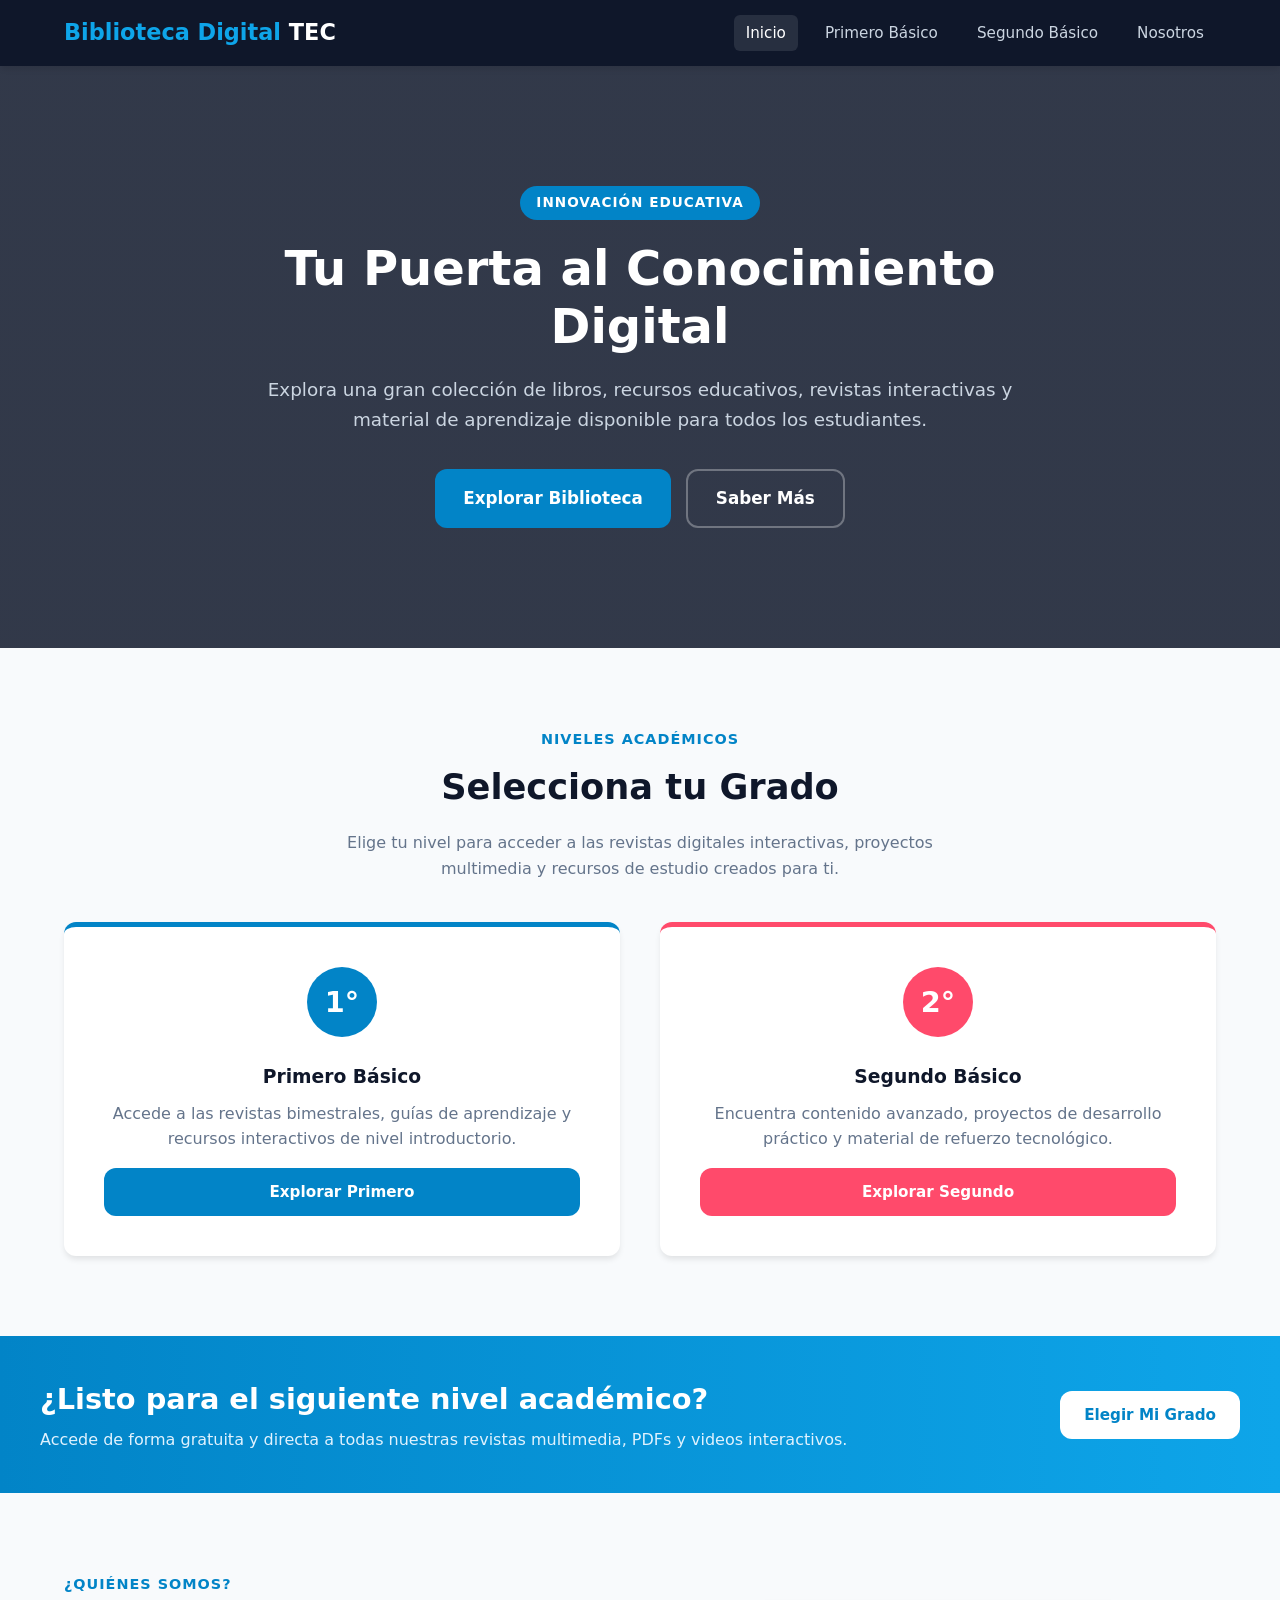
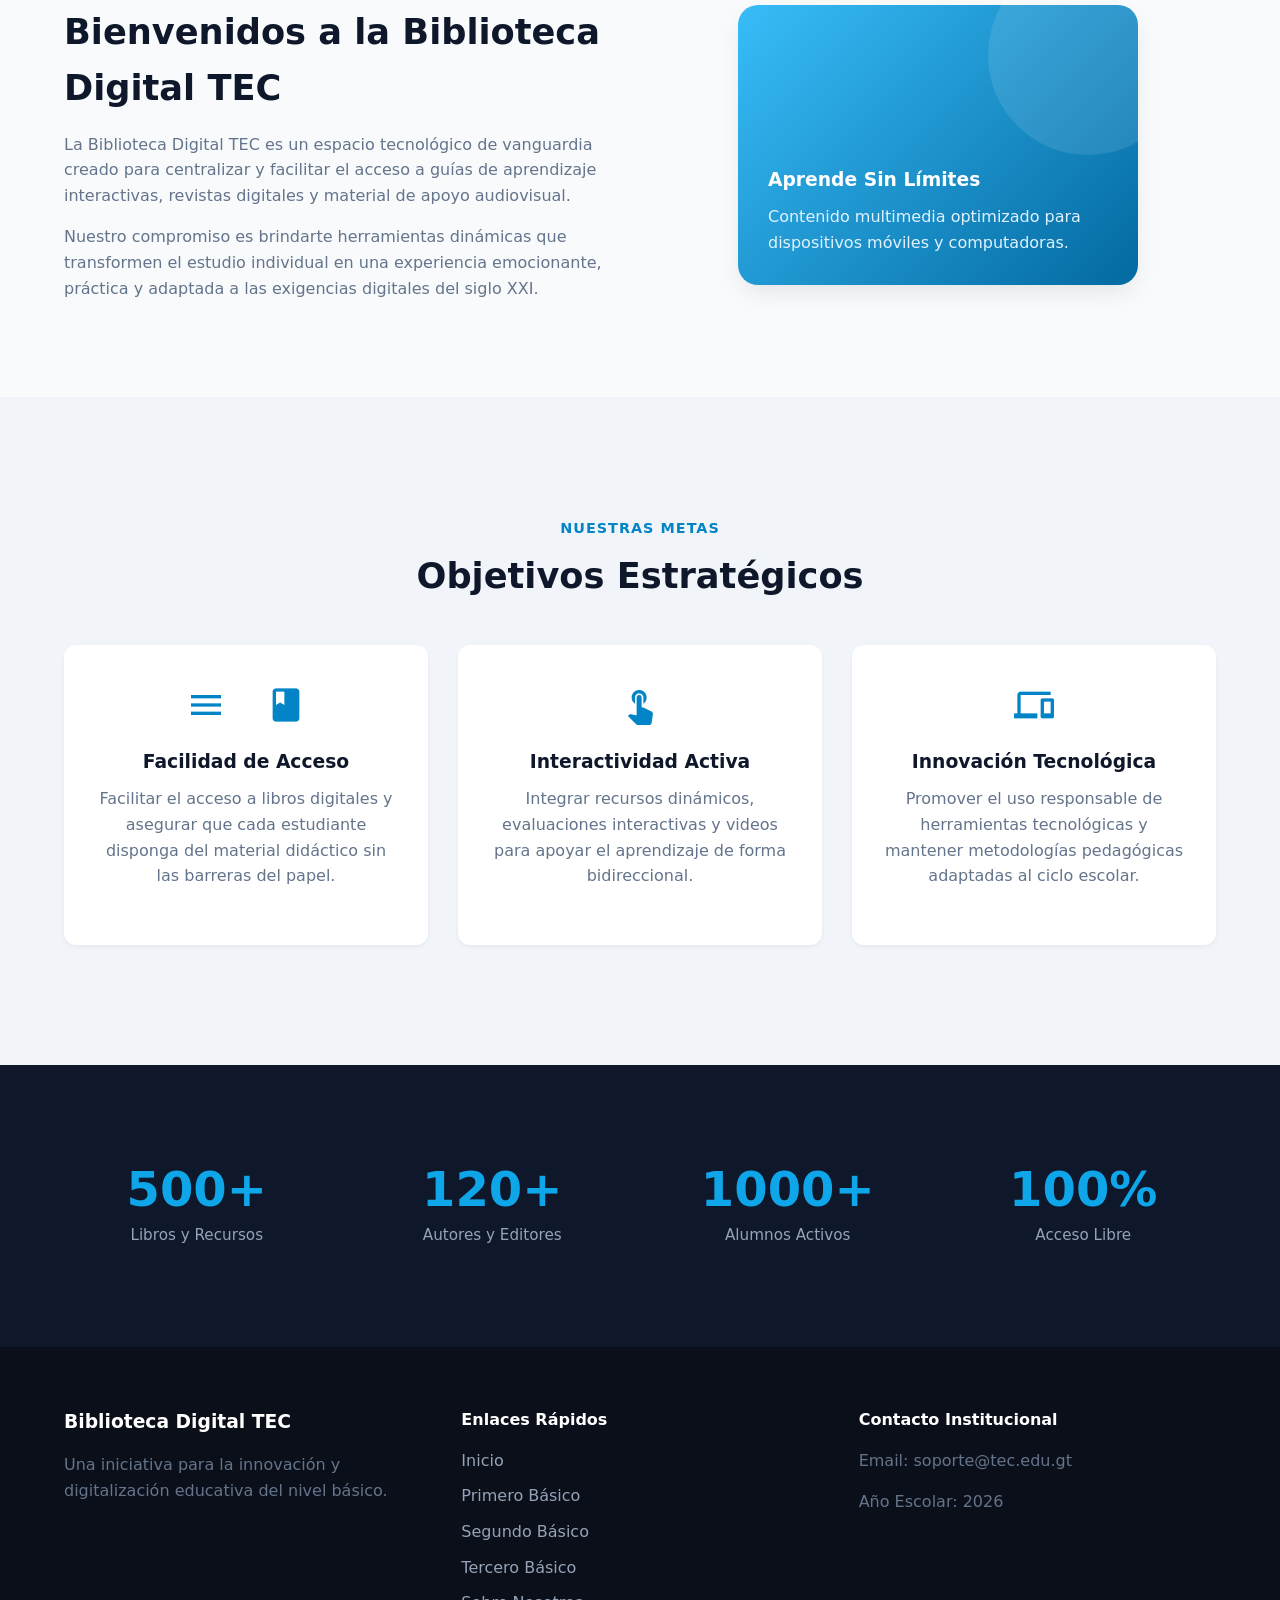
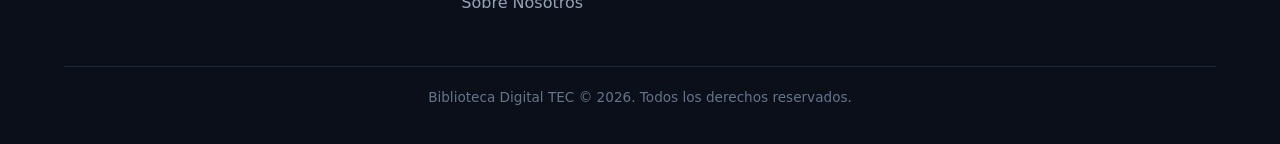
==== commit 4d93729c: "Update index.html" ====
--- a/index.html
+++ b/index.html
@@ -9,13 +9,7 @@
 </head>
 <body>
 
-    <!-- BANNER SUPERIOR INFORMATIVO -->
-    <div class="top-banner">
-        <span>📚 Bienvenido a la Biblioteca Digital TEC</span>
-    </div>
-
-    <!-- MENÚ DE NAVEGACIÓN -->
-    <header class="main-header">
+  <header class="main-header">
         <div class="header-container">
             <a href="index.html" class="logo">
                 <span class="logo-accent">Biblioteca Digital</span> TEC
@@ -24,8 +18,7 @@
                 <a href="index.html" class="nav-link active">Inicio</a>
                 <a href="primero.html" class="nav-link">Primero Básico</a>
                 <a href="segundo.html" class="nav-link">Segundo Básico</a>
-                <a href="tercero.html" class="nav-link">Tercero Básico</a>
-                <a href="#presentacion" class="nav-link">Nosotros</a>
+                <a href="#" class="nav-link">Nosotros</a>
             </nav>
         </div>
     </header>
--- a/style.css
+++ b/style.css
@@ -1,34 +1,29 @@
-/* ==========================================
+/* ====================================================
    BIBLIOTECA DIGITAL TEC - ESTILO GENERAL UNIFICADO
-   Diseño base por: Dayana (Estudiante 2)
-   Integración: Grid y Tarjetas de Revistas
-   ========================================== */
-
-/* 1. VARIABLES GLOBALES (Paleta institucional, fuentes y espaciados) */
+   ==================================================== */
+
+/* 1. VARIABLES GLOBALES */
 :root {
-    /* Colores Principales */
-    --color-primario: #0f172a;       /* Azul marino oscuro (Sofisticado/Tecnológico) */
-    --color-secundario: #0284c7;     /* Azul institucional / Cyan */
-    --color-acento: #0ea5e9;         /* Celeste brillante para hovers y enlaces */
+    --color-primario: #0f172a;       /* Azul marino oscuro */
+    --color-secundario: #0284c7;     /* Azul institucional */
+    --color-acento: #0ea5e9;         /* Celeste brillante */
     
-    /* Colores de Fondo y Texto */
-    --bg-principal: #f8fafc;         /* Gris casi blanco para el fondo general */
-    --bg-tarjetas: #ffffff;          /* Blanco puro para las secciones y cards */
-    --texto-oscuro: #1e293b;         /* Gris oscuro para máxima legibilidad */
-    --texto-mutado: #64748b;         /* Gris medio para descripciones secundarias */
+    --bg-principal: #f8fafc;         /* Gris casi blanco */
+    --bg-tarjetas: #ffffff;          /* Blanco puro */
+    --texto-oscuro: #1e293b;         /* Gris oscuro */
+    --texto-mutado: #64748b;         /* Gris medio */
     
-    /* Colores de Estado (Para botones de acción) */
-    --color-genially: #ff4a6b;       /* Color corporativo Genially */
-    --color-pdf: #ef4444;            /* Rojo PDF */
-    --color-video: #22c55e;          /* Verde para reproducción/video */
-
-    /* Tipografía, Efectos y Espaciados */
-    --fuente-principal: 'Poppins', 'Inter', system-ui, sans-serif;
-    --border-radius: 12px;           /* Bordes redondeados modernos */
+    --color-preview: #6c757d;
+    --color-genially: #ff4a6b;       /* Rosa Genially / Acento secundario */
+    --color-pdf: #ef4444;
+    --color-video: #22c55e;
+
+    --fuente-principal: 'Poppins', 'Inter', system-ui, -apple-system, sans-serif;
+    --border-radius: 12px;
     --shadow-sm: 0 2px 4px rgba(0,0,0,0.05);
     --shadow-md: 0 4px 6px -1px rgba(0,0,0,0.1);
-    --shadow-lg: 0 10px 25px -5px rgba(0,0,0,0.1), 0 8px 10px -6px rgba(0,0,0,0.1);
-    --transition: all 0.3s ease;     /* Animación para efectos hover */
+    --shadow-lg: 0 10px 25px -5px rgba(0,0,0,0.1);
+    --transition: all 0.3s ease;
 }
 
 /* 2. RESETS GENERALES Y ESTRUCTURA BASE */
@@ -38,40 +33,35 @@
     box-sizing: border-box;
 }
 
+html {
+    scroll-behavior: smooth;
+}
+
 body {
     font-family: var(--fuente-principal);
     background-color: var(--bg-principal);
     color: var(--texto-oscuro);
     line-height: 1.6;
-    padding: 20px;
-}
-
-/* Contenedor global para centrar el contenido */
+}
+
 .container {
     width: 90%;
     max-width: 1200px;
     margin: 0 auto;
-    padding: 20px 0;
-}
-
-/* Header de la página */
-header {
-    text-align: center;
-    margin-bottom: 40px;
-}
-
-header h1 {
-    color: var(--color-primario);
-    font-size: 2.5rem;
-    margin-bottom: 10px;
-}
-
-header p {
-    color: var(--texto-mutado);
-    font-size: 1.1rem;
-}
-
-/* 3. TIPOGRAFÍA REUTILIZABLE */
+    padding: 40px 0;
+}
+
+/* Top Banner Promocional/Informativo */
+.top-banner {
+    background: #0066cc;
+    color: #ffffff;
+    text-align: center;
+    padding: 10px 15px;
+    font-size: 0.95rem;
+    font-weight: 600;
+}
+
+/* 3. TIPOGRAFÍA Y TEXTOS */
 h1, h2, h3, h4 {
     color: var(--color-primario);
     font-weight: 700;
@@ -83,14 +73,135 @@
     margin-bottom: 1rem;
 }
 
-/* 4. COMPONENTES: BOTONES GENERALES e INTERACTIVOS */
-/* Botón Base */
+.text-center {
+    text-align: center;
+    margin-bottom: 40px;
+}
+
+.section-subtitle {
+    display: block;
+    color: var(--color-secundario);
+    font-size: 0.9rem;
+    font-weight: 700;
+    text-transform: uppercase;
+    letter-spacing: 1px;
+    margin-bottom: 8px;
+}
+
+.section-title {
+    font-size: 2.2rem;
+    margin-bottom: 15px;
+}
+
+.section-description {
+    max-width: 600px;
+    margin: 0 auto 40px;
+}
+
+/* 4. HEADER Y NAVEGACIÓN STICKY */
+.main-header {
+    background-color: var(--color-primario);
+    position: sticky;
+    top: 0;
+    z-index: 1000;
+    box-shadow: var(--shadow-md);
+    padding: 15px 0;
+}
+
+.header-container {
+    width: 90%;
+    max-width: 1200px;
+    margin: 0 auto;
+    display: flex;
+    justify-content: space-between;
+    align-items: center;
+}
+
+.main-header .logo {
+    color: #ffffff;
+    font-size: 1.4rem;
+    font-weight: 700;
+    text-decoration: none;
+}
+
+.main-header .logo-accent {
+    color: var(--color-acento);
+}
+
+.nav-menu {
+    display: flex;
+    gap: 15px;
+}
+
+.nav-link {
+    color: #cbd5e1;
+    text-decoration: none;
+    font-size: 0.95rem;
+    font-weight: 500;
+    transition: var(--transition);
+    padding: 6px 12px;
+    border-radius: 6px;
+}
+
+.nav-link:hover, .nav-link.active {
+    color: #ffffff;
+    background-color: rgba(255, 255, 255, 0.1);
+}
+
+/* 5. HERO SECTION */
+.hero {
+    background: linear-gradient(rgba(15, 23, 42, 0.85), rgba(15, 23, 42, 0.85)),
+                url("https://images.unsplash.com/photo-1521587760476-6c12a4b040da") center/cover no-repeat;
+    color: #ffffff;
+    padding: 120px 20px;
+    text-align: center;
+}
+
+.hero-content {
+    max-width: 800px;
+    margin: 0 auto;
+}
+
+.hero-tag {
+    background-color: var(--color-secundario);
+    color: #ffffff;
+    padding: 6px 16px;
+    border-radius: 20px;
+    font-size: 0.85rem;
+    font-weight: 600;
+    text-transform: uppercase;
+    letter-spacing: 1px;
+    display: inline-block;
+    margin-bottom: 20px;
+}
+
+.hero h1 {
+    color: #ffffff;
+    font-size: 3rem;
+    line-height: 1.2;
+    margin-bottom: 20px;
+}
+
+.hero p {
+    color: #cbd5e1;
+    font-size: 1.15rem;
+    margin-bottom: 35px;
+}
+
+.hero-actions {
+    display: flex;
+    justify-content: center;
+    gap: 15px;
+    flex-wrap: wrap;
+}
+
+/* 6. BOTONES */
 .btn {
     display: inline-flex;
     align-items: center;
     justify-content: center;
-    gap: 8px; /* Espacio para iconos de Google Icons o FontAwesome */
-    padding: 10px 20px;
+    gap: 8px;
+    padding: 12px 24px;
     font-family: var(--fuente-principal);
     font-size: 0.95rem;
     font-weight: 600;
@@ -98,187 +209,292 @@
     border-radius: var(--border-radius);
     cursor: pointer;
     text-decoration: none;
-    text-align: center;
     transition: var(--transition);
 }
 
-/* Variaciones de Botones */
-.btn-primary, .btn-preview {
+.btn-primary {
     background-color: var(--color-secundario);
+    color: #ffffff;
+}
+
+.btn-primary:hover {
+    background-color: var(--color-acento);
+}
+
+.btn-secondary {
+    background-color: var(--color-genially);
+    color: #ffffff;
+}
+
+.btn-secondary:hover {
+    background-color: #e03f5c;
+}
+
+.btn-outline {
+    background: transparent;
+    color: #ffffff;
+    border: 2px solid rgba(255, 255, 255, 0.3);
+}
+
+.btn-outline:hover {
+    background: #ffffff;
+    color: var(--color-primario);
+}
+
+.btn-white {
+    background-color: #ffffff;
+    color: var(--color-secundario);
+}
+
+.btn-white:hover {
+    background-color: #f1f5f9;
+    transform: translateY(-2px);
+}
+
+.btn-lg {
+    padding: 14px 28px;
+    font-size: 1.05rem;
+}
+
+.btn-full {
+    width: 100%;
+}
+
+/* 7. GRIDS Y LAYOUTS */
+.grid-2-cols {
+    display: grid;
+    grid-template-columns: repeat(auto-fit, minmax(320px, 1fr));
+    gap: 40px;
+    align-items: center;
+}
+
+.grid-3-cols {
+    display: grid;
+    grid-template-columns: repeat(auto-fit, minmax(280px, 1fr));
+    gap: 30px;
+}
+
+.grid-4-cols {
+    display: grid;
+    grid-template-columns: repeat(auto-fit, minmax(200px, 1fr));
+    gap: 30px;
+}
+
+/* 8. TARJETAS DE GRADO */
+.grades-section {
+    padding: 80px 0;
+}
+
+.grade-card {
+    background-color: var(--bg-tarjetas);
+    padding: 40px;
+    border-radius: var(--border-radius);
+    box-shadow: var(--shadow-md);
+    text-align: center;
+    transition: var(--transition);
+    display: flex;
+    flex-direction: column;
+    align-items: center;
+    border-top: 5px solid transparent;
+}
+
+.grade-card:hover {
+    transform: translateY(-8px);
+    box-shadow: var(--shadow-lg);
+}
+
+.border-primero { border-top-color: var(--color-secundario); }
+.border-segundo { border-top-color: var(--color-genially); }
+
+.grade-icon {
+    width: 70px;
+    height: 70px;
+    border-radius: 50%;
     color: white;
-}
-.btn-primary:hover, .btn-preview:hover {
-    background-color: var(--color-primario);
-}
-
-.btn-outline {
-    background-color: transparent;
-    border: 2px solid var(--color-secundario);
-    color: var(--color-secundario);
-}
-.btn-outline:hover {
-    background-color: var(--color-secundario);
-    color: white;
-}
-
-/* Botones específicos del flujo de revistas */
-.btn-genially {
-    background-color: var(--color-genially);
-    color: white;
-}
-.btn-genially:hover {
-    background-color: #e03f5c;
-}
-
-.btn-pdf {
-    background-color: var(--color-pdf);
-    color: white;
-}
-.btn-pdf:hover {
-    background-color: #dc2626;
-}
-
-.btn-video {
-    background-color: var(--color-video);
-    color: white;
-}
-.btn-video:hover {
-    background-color: #16a34a;
-}
-
-/* Ajuste global de dimensiones para iconos dentro de los botones */
-.btn .material-icons {
-    font-size: 18px;
-}
-
-/* 5. GRID RESPONSIVO Y DISEÑO DE TARJETAS (REVISTAS) */
-.magazine-grid {
-    display: grid;
-    grid-template-columns: repeat(auto-fill, minmax(320px, 1fr));
-    gap: 30px;
+    font-size: 1.8rem;
+    font-weight: 700;
+    display: flex;
+    align-items: center;
+    justify-content: center;
+    margin-bottom: 25px;
+}
+
+.bg-primero { background-color: var(--color-secundario); }
+.bg-segundo { background-color: var(--color-genially); }
+
+/* 9. BANNER INFORMATIVO */
+.info-banner {
+    background: linear-gradient(90deg, var(--color-secundario), var(--color-acento));
+    color: #ffffff;
+    padding: 40px 20px;
+}
+
+.banner-container {
     max-width: 1200px;
     margin: 0 auto;
-}
-
-/* Estilo de la Card */
-.card {
-    background: var(--bg-tarjetas);
-    border-radius: var(--border-radius);
+    display: flex;
+    justify-content: space-between;
+    align-items: center;
+    flex-wrap: wrap;
+    gap: 20px;
+}
+
+.banner-text h2 {
+    color: #ffffff;
+    font-size: 1.8rem;
+    margin-bottom: 5px;
+}
+
+.banner-text p {
+    color: #e0f2fe;
+    margin-bottom: 0;
+}
+
+/* 10. PRESENTACIÓN */
+.presentation {
+    padding: 80px 0;
+}
+
+.abstract-card {
+    background: linear-gradient(135deg, #38bdf8, #0369a1);
+    width: 100%;
+    max-width: 400px;
+    height: 280px;
+    border-radius: 20px;
+    position: relative;
     overflow: hidden;
-    box-shadow: var(--shadow-md);
-    display: flex;
-    flex-direction: column;
-    transition: var(--transition);
-}
-
-.card:hover {
-    transform: translateY(-5px);
+    display: flex;
+    align-items: flex-end;
+    padding: 30px;
     box-shadow: var(--shadow-lg);
-}
-
-/* Contenedor de Imagen y QR */
-.card-header {
-    position: relative;
-    height: 220px;
-    background: #e2e8f0;
-    overflow: hidden;
-}
-
-.card-img {
-    width: 100%;
-    height: 100%;
-    object-fit: cover;
-}
-
-/* QR superpuesto discretamente */
-.qr-code {
+    margin: 0 auto;
+}
+
+.circle-decor {
     position: absolute;
-    top: 15px;
-    right: 15px;
-    width: 60px;
-    height: 60px;
-    background: white;
-    padding: 5px;
-    border-radius: 8px;
-    box-shadow: var(--shadow-sm);
-    transition: var(--transition);
-    cursor: pointer;
-}
-
-.qr-code:hover {
-    transform: scale(1.8);
-    transform-origin: top right;
-    z-index: 10;
-}
-
-/* Cuerpo interno de la Card */
-.card-body {
-    padding: 20px;
-    display: flex;
-    flex-direction: column;
-    flex-grow: 1;
-}
-
-.card-title {
-    font-size: 1.4rem;
-    margin-bottom: 10px;
-    color: var(--color-primario);
-}
-
-.card-description {
-    font-size: 0.95rem;
-    color: var(--texto-mutado);
-    line-height: 1.5;
-    margin-bottom: 20px;
-    flex-grow: 1; /* Distribuye el espacio de manera simétrica */
-}
-
-/* Grupo de botones de acción de las tarjetas */
-.btn-group {
-    display: grid;
-    grid-template-columns: 1fr 1fr;
-    gap: 10px;
-}
-
-.btn-full {
-    grid-column: span 2;
-}
-
-/* 6. DISEÑO DE ELEMENTOS ADICIONALES COMUNES */
-
-/* Buscador y Filtros */
-.search-filter-section {
-    background-color: var(--bg-tarjetas);
-    padding: 20px;
+    top: -50px;
+    right: -50px;
+    width: 200px;
+    height: 200px;
+    background: rgba(255, 255, 255, 0.1);
+    border-radius: 50%;
+}
+
+.abstract-content {
+    color: #ffffff;
+    z-index: 2;
+}
+
+.abstract-content h3 { color: #ffffff; }
+.abstract-content p { color: #e0f2fe; margin-bottom: 0; }
+
+/* 11. OBJETIVOS */
+.objectives-section {
+    background-color: #f1f5f9;
+    padding: 80px 0;
+}
+
+.objective-card {
+    background-color: #ffffff;
+    padding: 40px 30px;
     border-radius: var(--border-radius);
     box-shadow: var(--shadow-sm);
-    margin-bottom: 30px;
-}
-
-.search-box {
-    width: 100%;
-    padding: 12px 20px;
-    font-size: 1rem;
-    border: 2px solid #e2e8f0;
-    border-radius: var(--border-radius);
-    outline: none;
+    text-align: center;
     transition: var(--transition);
 }
 
-.search-box:focus {
-    border-color: var(--color-secundario);
-}
-
-/* Footer Institucional */
-footer {
+.objective-card:hover {
+    transform: translateY(-5px);
+    box-shadow: var(--shadow-md);
+}
+
+.obj-icon {
+    color: var(--color-secundario);
+    margin-bottom: 15px;
+}
+
+.obj-icon .material-icons {
+    font-size: 40px;
+}
+
+/* 12. ESTADÍSTICAS */
+.stats-section {
     background-color: var(--color-primario);
-    color: #f1f5f9;
-    text-align: center;
-    padding: 40px 20px;
-    margin-top: 50px;
-}
-
-footer p {
-    color: #cbd5e1;
-    margin-bottom: 5px;
-}
+    color: #ffffff;
+    padding: 60px 0;
+    text-align: center;
+}
+
+.stat-item {
+    display: flex;
+    flex-direction: column;
+}
+
+.stat-number {
+    font-size: 3rem;
+    font-weight: 700;
+    color: var(--color-acento);
+    line-height: 1;
+    margin-bottom: 10px;
+}
+
+.stat-label {
+    color: #94a3b8;
+    font-size: 0.95rem;
+    font-weight: 500;
+}
+
+/* 13. FOOTER */
+.main-footer {
+    background-color: #0b0f19;
+    color: #94a3b8;
+    padding: 60px 0 20px;
+}
+
+.footer-container {
+    width: 90%;
+    max-width: 1200px;
+    margin: 0 auto;
+    display: grid;
+    grid-template-columns: repeat(auto-fit, minmax(250px, 1fr));
+    gap: 40px;
+    padding-bottom: 40px;
+    border-bottom: 1px solid #1e293b;
+}
+
+.footer-brand h3, .footer-links h4, .footer-contact h4 {
+    color: #ffffff;
+    margin-bottom: 15px;
+}
+
+.footer-links ul { list-style: none; }
+.footer-links ul li { margin-bottom: 10px; }
+
+.footer-links ul li a {
+    color: #94a3b8;
+    text-decoration: none;
+    transition: var(--transition);
+}
+
+.footer-links ul li a:hover {
+    color: var(--color-acento);
+}
+
+.footer-bottom {
+    text-align: center;
+    padding-top: 20px;
+    font-size: 0.85rem;
+}
+
+/* 14. RESPONSIVO */
+@media (max-width: 768px) {
+    .header-container {
+        flex-direction: column;
+        gap: 15px;
+    }
+    .hero h1 { font-size: 2.2rem; }
+    .banner-container {
+        text-align: center;
+        justify-content: center;
+    }
+}
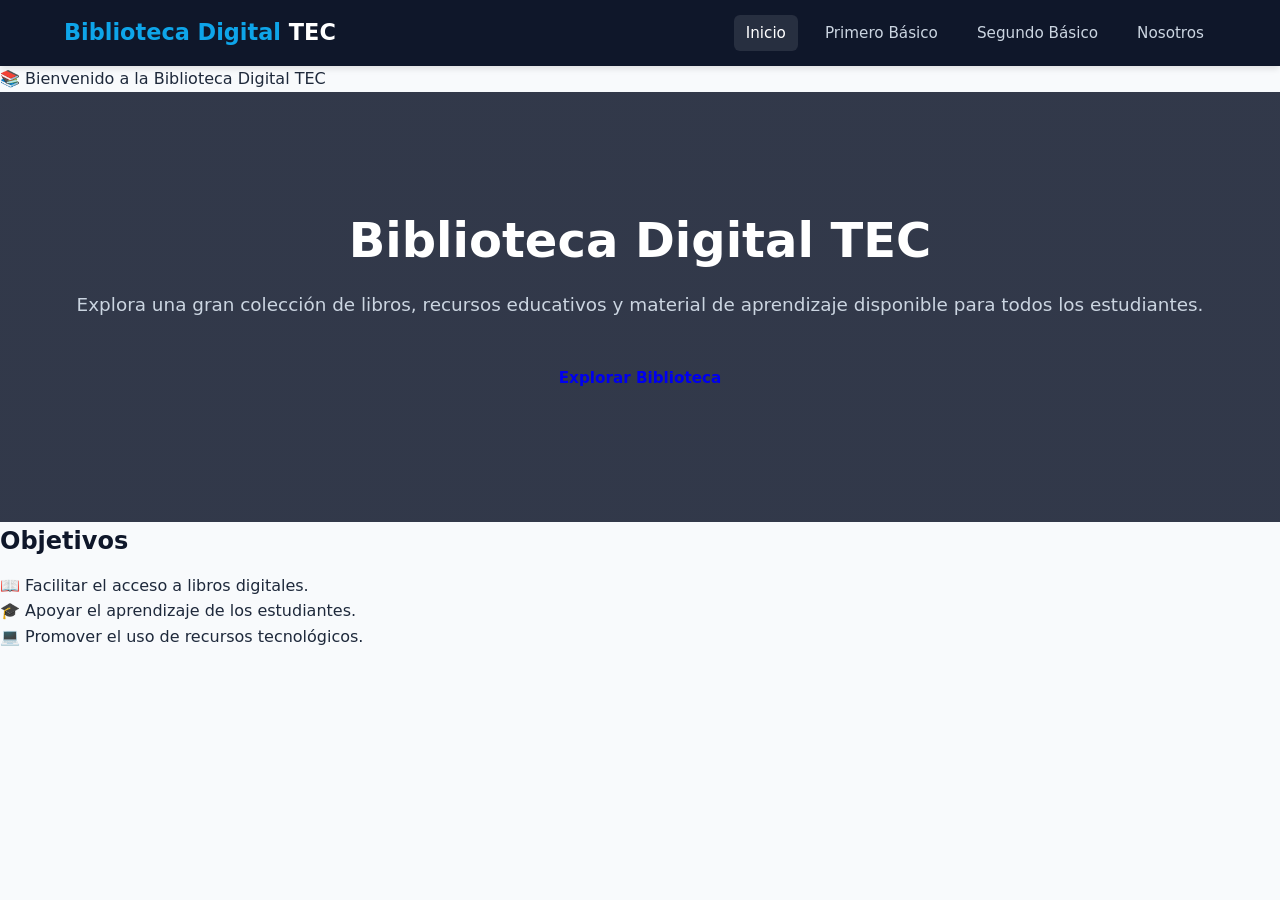
==== commit 09d0e247: "Update index.html" ====
--- a/index.html
+++ b/index.html
@@ -3,13 +3,14 @@
 <head>
     <meta charset="UTF-8">
     <meta name="viewport" content="width=device-width, initial-scale=1.0">
-    <title>Biblioteca Digital TEC - Inicio</title>
+    <title>Biblioteca Digital TEC</title>
     <link href="https://fonts.googleapis.com/icon?family=Material+Icons" rel="stylesheet">
     <link rel="stylesheet" href="style.css">
 </head>
 <body>
 
-  <header class="main-header">
+    <!-- HEADER DE NAVEGACIÓN -->
+    <header class="main-header">
         <div class="header-container">
             <a href="index.html" class="logo">
                 <span class="logo-accent">Biblioteca Digital</span> TEC
@@ -23,164 +24,32 @@
         </div>
     </header>
 
-    <main>
-        <!-- SECCIÓN HERO PRINCIPAL -->
-        <section class="hero">
-            <div class="hero-content">
-                <span class="hero-tag">Innovación Educativa</span>
-                <h1>Tu Puerta al Conocimiento Digital</h1>
-                <p>Explora una gran colección de libros, recursos educativos, revistas interactivas y material de aprendizaje disponible para todos los estudiantes.</p>
-                <div class="hero-actions">
-                    <a href="#grados" class="btn btn-primary btn-lg">Explorar Biblioteca</a>
-                    <a href="#presentacion" class="btn btn-outline btn-lg">Saber Más</a>
-                </div>
-            </div>
-        </section>
+    <div class="banner">
+        📚 Bienvenido a la Biblioteca Digital TEC
+    </div>
 
-        <!-- SECCIÓN DE NIVELES ACADÉMICOS / GRADOS -->
-        <section id="grados" class="grades-section container">
-            <div class="text-center">
-                <span class="section-subtitle">Niveles Académicos</span>
-                <h2 class="section-title">Selecciona tu Grado</h2>
-                <p class="section-description">Elige tu nivel para acceder a las revistas digitales interactivas, proyectos multimedia y recursos de estudio creados para ti.</p>
-            </div>
-            
-            <div class="grid-2-cols">
-                <div class="grade-card border-primero">
-                    <div class="grade-icon bg-primero">1°</div>
-                    <h3>Primero Básico</h3>
-                    <p>Accede a las revistas bimestrales, guías de aprendizaje y recursos interactivos de nivel introductorio.</p>
-                    <a href="primero.html" class="btn btn-primary btn-full">Explorar Primero</a>
-                </div>
+    <section class="hero">
+        <div class="contenido">
+            <h1>Biblioteca Digital TEC</h1>
 
-                <div class="grade-card border-segundo">
-                    <div class="grade-icon bg-segundo">2°</div>
-                    <h3>Segundo Básico</h3>
-                    <p>Encuentra contenido avanzado, proyectos de desarrollo práctico y material de refuerzo tecnológico.</p>
-                    <a href="segundo.html" class="btn btn-secondary btn-full">Explorar Segundo</a>
-                </div>
-            </div>
-        </section>
+            <p>
+                Explora una gran colección de libros, recursos educativos y
+                material de aprendizaje disponible para todos los estudiantes.
+            </p>
 
-        <!-- BANNER INTERMEDIO -->
-        <section class="info-banner">
-            <div class="banner-container">
-                <div class="banner-text">
-                    <h2>¿Listo para el siguiente nivel académico?</h2>
-                    <p>Accede de forma gratuita y directa a todas nuestras revistas multimedia, PDFs y videos interactivos.</p>
-                </div>
-                <div class="banner-action">
-                    <a href="#grados" class="btn btn-white">Elegir Mi Grado</a>
-                </div>
-            </div>
-        </section>
+            <a href="#" class="btn">Explorar Biblioteca</a>
+        </div>
+    </section>
 
-        <!-- SECCIÓN NOSOTROS / PRESENTACIÓN -->
-        <section id="presentacion" class="presentation container">
-            <div class="grid-2-cols">
-                <div class="presentation-text">
-                    <span class="section-subtitle">¿Quiénes Somos?</span>
-                    <h2 class="section-title">Bienvenidos a la Biblioteca Digital TEC</h2>
-                    <p>La Biblioteca Digital TEC es un espacio tecnológico de vanguardia creado para centralizar y facilitar el acceso a guías de aprendizaje interactivas, revistas digitales y material de apoyo audiovisual.</p>
-                    <p>Nuestro compromiso es brindarte herramientas dinámicas que transformen el estudio individual en una experiencia emocionante, práctica y adaptada a las exigencias digitales del siglo XXI.</p>
-                </div>
-                <div class="presentation-visual">
-                    <div class="abstract-card">
-                        <div class="circle-decor"></div>
-                        <div class="abstract-content">
-                            <h3>Aprende Sin Límites</h3>
-                            <p>Contenido multimedia optimizado para dispositivos móviles y computadoras.</p>
-                        </div>
-                    </div>
-                </div>
-            </div>
-        </section>
+    <section class="objetivos">
+        <h2>Objetivos</h2>
 
-        <!-- SECCIÓN DE OBJETIVOS (FUSIONADOS) -->
-        <section class="objectives-section">
-            <div class="container">
-                <div class="text-center">
-                    <span class="section-subtitle">Nuestras Metas</span>
-                    <h2 class="section-title">Objetivos Estratégicos</h2>
-                </div>
-                <div class="grid-3-cols">
-                    <div class="objective-card">
-                        <div class="obj-icon">
-                            <span class="material-icons">menu_book</span>
-                        </div>
-                        <h3>Facilidad de Acceso</h3>
-                        <p>Facilitar el acceso a libros digitales y asegurar que cada estudiante disponga del material didáctico sin las barreras del papel.</p>
-                    </div>
-                    <div class="objective-card">
-                        <div class="obj-icon">
-                            <span class="material-icons">touch_app</span>
-                        </div>
-                        <h3>Interactividad Activa</h3>
-                        <p>Integrar recursos dinámicos, evaluaciones interactivas y videos para apoyar el aprendizaje de forma bidireccional.</p>
-                    </div>
-                    <div class="objective-card">
-                        <div class="obj-icon">
-                            <span class="material-icons">devices</span>
-                        </div>
-                        <h3>Innovación Tecnológica</h3>
-                        <p>Promover el uso responsable de herramientas tecnológicas y mantener metodologías pedagógicas adaptadas al ciclo escolar.</p>
-                    </div>
-                </div>
-            </div>
-        </section>
-
-        <!-- SECCIÓN DE ESTADÍSTICAS (FUSIONADAS) -->
-        <section class="stats-section">
-            <div class="container">
-                <div class="grid-4-cols">
-                    <div class="stat-item">
-                        <span class="stat-number">500+</span>
-                        <span class="stat-label">Libros y Recursos</span>
-                    </div>
-                    <div class="stat-item">
-                        <span class="stat-number">120+</span>
-                        <span class="stat-label">Autores y Editores</span>
-                    </div>
-                    <div class="stat-item">
-                        <span class="stat-number">1000+</span>
-                        <span class="stat-label">Alumnos Activos</span>
-                    </div>
-                    <div class="stat-item">
-                        <span class="stat-number">100%</span>
-                        <span class="stat-label">Acceso Libre</span>
-                    </div>
-                </div>
-            </div>
-        </section>
-    </main>
-
-    <!-- FOOTER INSTITUCIONAL -->
-    <footer class="main-footer">
-        <div class="footer-container">
-            <div class="footer-brand">
-                <h3>Biblioteca Digital TEC</h3>
-                <p>Una iniciativa para la innovación y digitalización educativa del nivel básico.</p>
-            </div>
-            <div class="footer-links">
-                <h4>Enlaces Rápidos</h4>
-                <ul>
-                    <li><a href="index.html">Inicio</a></li>
-                    <li><a href="primero.html">Primero Básico</a></li>
-                    <li><a href="segundo.html">Segundo Básico</a></li>
-                    <li><a href="tercero.html">Tercero Básico</a></li>
-                    <li><a href="#presentacion">Sobre Nosotros</a></li>
-                </ul>
-            </div>
-            <div class="footer-contact">
-                <h4>Contacto Institucional</h4>
-                <p>Email: soporte@tec.edu.gt</p>
-                <p>Año Escolar: 2026</p>
-            </div>
-        </div>
-        <div class="footer-bottom">
-            <p>Biblioteca Digital TEC © 2026. Todos los derechos reservados.</p>
-        </div>
-    </footer>
+        <ul>
+            <li>📖 Facilitar el acceso a libros digitales.</li>
+            <li>🎓 Apoyar el aprendizaje de los estudiantes.</li>
+            <li>💻 Promover el uso de recursos tecnológicos.</li>
+        </ul>
+    </section>
 
 </body>
 </html>
